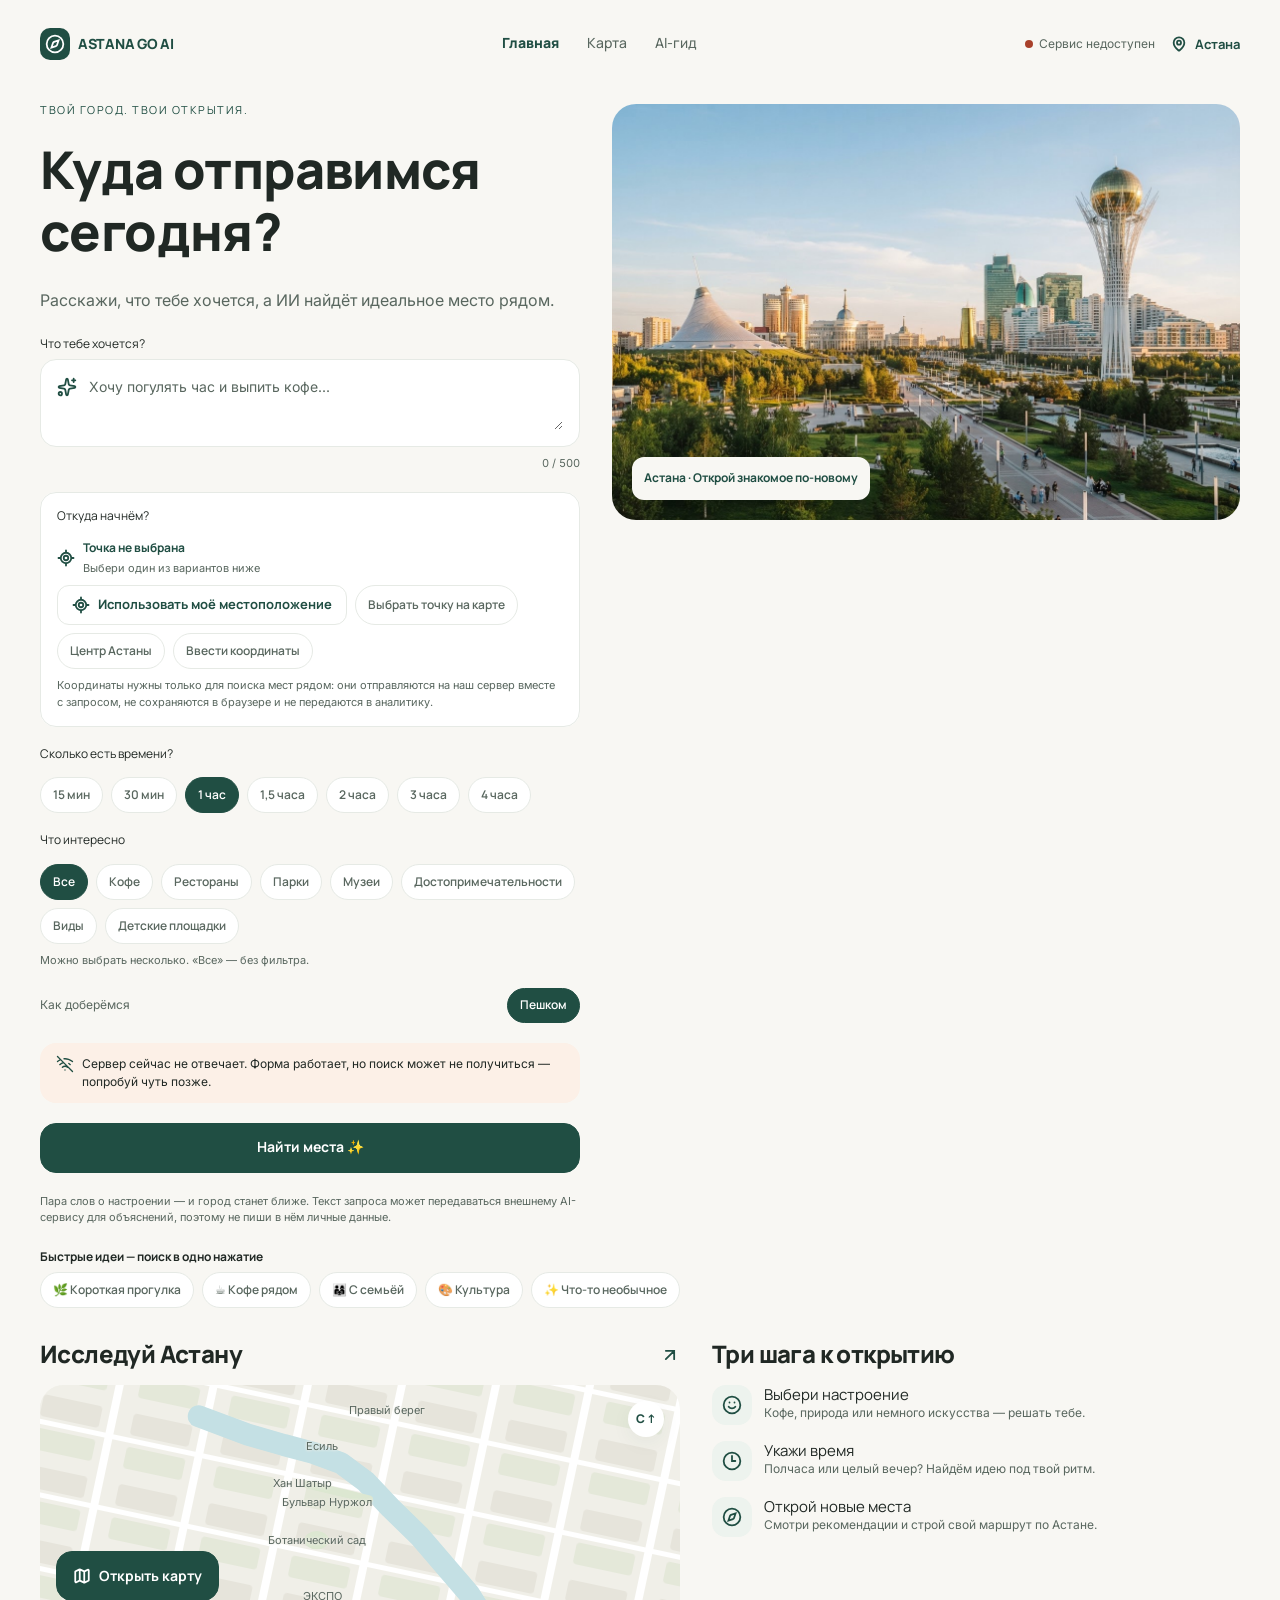
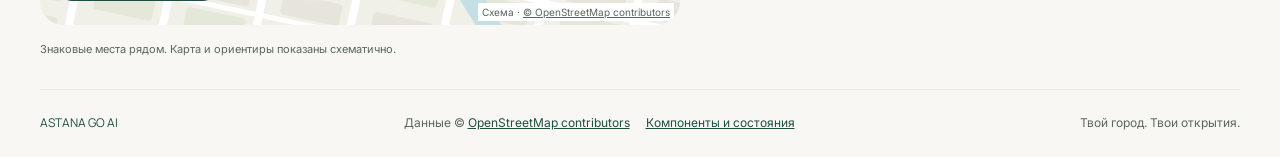
==== index.html @ e33f197f "feat(frontend): сайт ASTANA GO AI по макету Figma и контракту API - Главная с формой запроса: текст," ====
<!doctype html>
<html lang="ru">
<head>
  <meta charset="utf-8">
  <meta name="viewport" content="width=device-width, initial-scale=1">
  <title>ASTANA GO AI — куда сходить рядом в Астане</title>
  <meta name="description" content="Расскажи, чего хочется, и получи до трёх реальных мест рядом с объяснением, почему они подходят.">
  <meta name="referrer" content="strict-origin-when-cross-origin">
  <link rel="icon" href="assets/icons/brand-compass.svg" type="image/svg+xml">
  <link rel="preconnect" href="https://fonts.googleapis.com">
  <link rel="preconnect" href="https://fonts.gstatic.com" crossorigin>
  <link rel="stylesheet" href="https://fonts.googleapis.com/css2?family=Inter:wght@400;500;600&family=Manrope:wght@400;500;600;700;800&display=swap">
  <link rel="stylesheet" href="css/variables.css">
  <link rel="stylesheet" href="css/base.css">
  <link rel="stylesheet" href="css/components.css">
  <script src="js/config.js" defer></script>
  <script src="js/mock-data.js" defer></script>
  <script src="js/api.js" defer></script>
  <script src="js/render.js" defer></script>
  <script src="js/map.js" defer></script>
  <script src="js/main.js" defer></script>
</head>
<body>
  <a class="skip-link" href="#main">Перейти к содержанию</a>

  <header class="site-header">
    <div class="container site-header__inner">
      <a class="logo" href="#/" aria-label="ASTANA GO AI — на главную">
        <span class="logo__mark"><img src="assets/icons/brand-compass.svg" width="20" height="20" alt=""></span>
        <span class="logo__name" aria-hidden="true">ASTANA GO AI</span>
      </a>
      <nav class="site-nav" aria-label="Основная навигация">
        <a href="#/" data-nav="home">Главная</a>
        <a href="#/map" data-nav="map">Карта</a>
        <a href="#/guide" data-nav="guide">AI-гид</a>
      </nav>
      <div class="header-meta">
        <span class="health" id="health" data-state="checking" role="status">
          <span class="health__dot" aria-hidden="true"></span>
          <span class="health__text" id="health-text">Проверяем сервис…</span>
        </span>
        <span class="city">
          <img src="assets/icons/map-pin-header.svg" width="16" height="16" alt="">
          Астана
        </span>
      </div>
    </div>
  </header>

  <main id="main" tabindex="-1">
    <!-- ========== Главная ========== -->
    <div class="view container" data-view="home" id="view-home">
      <section class="hero" aria-labelledby="hero-title">
        <div class="hero__intro">
          <p class="t-eyebrow">Твой город. Твои открытия.</p>
          <h1 class="t-display" id="hero-title">Куда отправимся сегодня?</h1>
          <p class="t-lead">Расскажи, что тебе хочется, а ИИ найдёт идеальное место рядом.</p>

          <form class="search" id="search-form" novalidate aria-describedby="search-hint">
            <div class="form-alert" id="form-alert" role="alert" tabindex="-1" hidden></div>

            <div class="field">
              <label class="t-label" for="query">Что тебе хочется?</label>
              <div class="query-box">
                <img src="assets/icons/sparkles-20.svg" width="20" height="20" alt="">
                <textarea id="query" name="query" rows="2" maxlength="500" required
                  placeholder="Хочу погулять час и выпить кофе..."
                  aria-describedby="query-error query-counter"></textarea>
              </div>
              <div class="field__foot">
                <p class="field__error" id="query-error" hidden></p>
                <span class="field__counter" id="query-counter" aria-live="off">0 / 500</span>
              </div>
            </div>

            <fieldset class="field location" id="location-field" aria-describedby="location-hint location-error">
              <legend class="t-label">Откуда начнём?</legend>
              <div class="location__current">
                <img src="assets/icons/locate-fixed.svg" width="18" height="18" alt="">
                <div class="location__current-text" aria-live="polite">
                  <span class="location__title" id="location-title">Точка не выбрана</span>
                  <span class="location__sub" id="location-sub">Выбери один из вариантов ниже</span>
                </div>
              </div>

              <div class="location__denied" id="geo-denied" hidden>
                <img src="assets/icons/map-pin-off.svg" width="24" height="24" alt="">
                <div>
                  <strong id="geo-denied-title">Укажи своё местоположение на карте.</strong>
                  <span id="geo-denied-text">Можно выбрать точку вручную — доступ к геолокации не обязателен.</span>
                </div>
              </div>

              <div class="location__actions">
                <button type="button" class="btn btn--secondary btn--sm" id="geo-btn">
                  <img src="assets/icons/locate-fixed.svg" width="18" height="18" alt="">
                  <span class="btn__spinner" aria-hidden="true"></span>
                  <span>Использовать моё местоположение</span>
                </button>
                <button type="button" class="chip" id="pick-btn">Выбрать точку на карте</button>
                <button type="button" class="chip" id="center-btn">Центр Астаны</button>
                <button type="button" class="chip" id="manual-btn" aria-expanded="false" aria-controls="manual-coords">Ввести координаты</button>
              </div>

              <div class="manual" id="manual-coords" hidden>
                <label>Широта (от −90 до 90)
                  <input class="input" id="manual-lat" type="text" inputmode="decimal" autocomplete="off" placeholder="51.1283" aria-describedby="manual-error">
                </label>
                <label>Долгота (от −180 до 180)
                  <input class="input" id="manual-lon" type="text" inputmode="decimal" autocomplete="off" placeholder="71.4305" aria-describedby="manual-error">
                </label>
                <p class="field__error" id="manual-error" hidden></p>
                <button type="button" class="btn btn--secondary btn--sm" id="manual-apply">Применить координаты</button>
              </div>

              <p class="t-caption" id="location-hint">
                Координаты нужны только для поиска мест рядом: они отправляются на наш сервер вместе с запросом,
                не сохраняются в браузере и не передаются в аналитику.
              </p>
              <p class="field__error" id="location-error" hidden></p>
            </fieldset>

            <fieldset class="field" id="duration-field">
              <legend class="t-label">Сколько есть времени?</legend>
              <div class="chips" id="duration-options"></div>
            </fieldset>

            <fieldset class="field" id="category-field" aria-describedby="category-hint">
              <legend class="t-label">Что интересно</legend>
              <div class="chips" id="category-options"></div>
              <p class="t-caption" id="category-hint">Можно выбрать несколько. «Все» — без фильтра.</p>
            </fieldset>

            <div class="transport">
              <span>Как доберёмся</span>
              <span class="tag tag--primary">Пешком</span>
            </div>

            <p class="notice" id="health-warning" role="status" hidden>
              <img src="assets/icons/wifi-off.svg" width="18" height="18" alt="">
              <span>Сервер сейчас не отвечает. Форма работает, но поиск может не получиться — попробуй чуть позже.</span>
            </p>

            <button type="submit" class="btn btn--primary btn--block" id="submit-btn">
              <span class="btn__spinner" aria-hidden="true"></span>
              <span class="btn__label" id="submit-label">Найти места ✨</span>
            </button>
            <p class="t-caption" id="search-hint">
              Пара слов о настроении — и город станет ближе. Текст запроса может передаваться внешнему
              AI-сервису для объяснений, поэтому не пиши в нём личные данные.
            </p>
          </form>
        </div>

        <div class="hero__ideas">
          <h2 class="t-label" id="ideas-title">Быстрые идеи — поиск в одно нажатие</h2>
          <div class="chips" id="scenario-list" role="group" aria-labelledby="ideas-title"></div>
        </div>

        <figure class="hero__photo">
          <img src="assets/img/astana-panorama.jpg" width="1264" height="848"
            alt="Панорама левого берега Астаны с монументом Байтерек на закате">
          <figcaption class="hero__caption">Астана · Открой знакомое по-новому</figcaption>
        </figure>
      </section>

      <!-- Рекомендации -->
      <section class="results" id="results" aria-labelledby="results-title" hidden>
        <div class="results__main">
          <div class="results__head">
            <p class="results__eyebrow">
              <img src="assets/icons/sparkles-16.svg" width="16" height="16" alt="">
              Твоя подборка
            </p>
            <h2 class="results__title" id="results-title" tabindex="-1">Рекомендуем</h2>
            <p class="t-small" id="results-sub"></p>
          </div>
          <div id="results-live" class="visually-hidden" aria-live="polite" aria-atomic="true"></div>
          <div id="results-state"></div>
          <div class="place-list" id="place-list"></div>
          <p class="t-caption" id="results-note" hidden>
            Расстояние указано по прямой, время — приблизительный бюджет на дорогу и посещение.
            Места, часы и описания — из OpenStreetMap; объяснения сформулированы ИИ или по шаблону.
            Уточняйте детали перед посещением. Данные © OpenStreetMap contributors.
          </p>
        </div>
        <aside class="results__aside" id="results-aside" aria-labelledby="results-map-title" hidden>
          <h3 class="t-h3" id="results-map-title">Все места — на одной карте</h3>
          <div id="results-map"></div>
          <a class="btn btn--secondary btn--block" href="#/map">
            <img src="assets/icons/map-green.svg" width="18" height="18" alt="">
            Открыть карту
          </a>
        </aside>
      </section>

      <section class="explore" aria-label="Об Астане и о сервисе">
        <div class="explore__map">
          <div class="section-title">
            <h2 class="t-h2">Исследуй Астану</h2>
            <a href="#/map" aria-label="Открыть карту">
              <img src="assets/icons/arrow-up-right.svg" width="20" height="20" alt="">
            </a>
          </div>
          <div id="home-map">
            <div class="map__overlay">
              <a class="btn btn--primary" href="#/map">
                <img src="assets/icons/map-white.svg" width="18" height="18" alt="">
                Открыть карту
              </a>
            </div>
          </div>
          <p class="t-caption">Знаковые места рядом. Карта и ориентиры показаны схематично.</p>
        </div>

        <div class="steps">
          <h2 class="t-h2">Три шага к открытию</h2>
          <ol class="steps__list">
            <li class="step">
              <span class="step__icon"><img src="assets/icons/smile.svg" width="20" height="20" alt=""></span>
              <div>
                <p class="step__title">Выбери настроение</p>
                <p class="t-small">Кофе, природа или немного искусства — решать тебе.</p>
              </div>
            </li>
            <li class="step">
              <span class="step__icon"><img src="assets/icons/clock-3.svg" width="20" height="20" alt=""></span>
              <div>
                <p class="step__title">Укажи время</p>
                <p class="t-small">Полчаса или целый вечер? Найдём идею под твой ритм.</p>
              </div>
            </li>
            <li class="step">
              <span class="step__icon"><img src="assets/icons/compass-step.svg" width="20" height="20" alt=""></span>
              <div>
                <p class="step__title">Открой новые места</p>
                <p class="t-small">Смотри рекомендации и строй свой маршрут по Астане.</p>
              </div>
            </li>
          </ol>
        </div>
      </section>
    </div>

    <!-- ========== Карта ========== -->
    <div class="view container" data-view="map" id="view-map" hidden>
      <div class="page-head">
        <h1 class="t-h1" id="map-title" tabindex="-1">Твоя Астана — на карте</h1>
        <p class="t-body">Выбирай место, смотри детали и планируй прогулку.</p>
      </div>
      <div class="map-layout">
        <div id="big-map"></div>
        <aside class="map-side" aria-labelledby="map-side-title">
          <h2 class="t-h3" id="map-side-title">Твоя подборка</h2>
          <div id="map-side-list" class="map-side"></div>
          <p class="t-caption">
            Расстояние по прямой и время приблизительные; уточняйте детали перед посещением.
          </p>
        </aside>
      </div>
      <p class="t-caption">Ориентиры и расстояния приблизительные. Схематичная карта для планирования прогулки.</p>
    </div>

    <!-- ========== Место ========== -->
    <div class="view container" data-view="place" id="view-place" hidden></div>
  </main>

  <footer class="site-footer container">
    <div class="site-footer__inner">
      <span class="site-footer__brand">ASTANA GO AI</span>
      <span class="site-footer__links">
        <span>Данные © <a href="https://www.openstreetmap.org/copyright" target="_blank" rel="noopener noreferrer">OpenStreetMap contributors</a></span>
        <a href="styleguide.html">Компоненты и состояния</a>
      </span>
      <span>Твой город. Твои открытия.</span>
    </div>
  </footer>

  <nav class="tabbar" aria-label="Навигация">
    <a href="#/" data-nav="home">
      <span class="tabbar__icon"><img src="assets/icons/nav-house.svg" width="20" height="20" alt=""></span>
      Главная
    </a>
    <a href="#/map" data-nav="map">
      <span class="tabbar__icon"><img src="assets/icons/nav-map.svg" width="20" height="20" alt=""></span>
      Карта
    </a>
    <a href="#/guide" data-nav="guide">
      <span class="tabbar__icon"><img src="assets/icons/nav-sparkles.svg" width="20" height="20" alt=""></span>
      AI-гид
    </a>
  </nav>

  <dialog class="dialog" id="pick-dialog" aria-labelledby="pick-title" aria-describedby="pick-desc">
    <div class="dialog__inner">
      <div class="dialog__head">
        <div>
          <h2 class="t-h3" id="pick-title">Выбери точку отправления</h2>
          <p class="t-small" id="pick-desc">Нажми на схему или выбери ориентир. Карта схематичная — точка будет приблизительной.</p>
        </div>
        <button type="button" class="btn btn--ghost btn--sm" id="pick-close">Закрыть</button>
      </div>
      <div id="pick-map"></div>
      <div>
        <p class="t-label" id="pick-landmarks-title">Или начни от ориентира</p>
        <div class="chips" id="pick-landmarks" role="group" aria-labelledby="pick-landmarks-title" style="margin-top: 8px"></div>
      </div>
      <div class="dialog__actions">
        <button type="button" class="btn btn--secondary btn--sm" id="pick-cancel">Отмена</button>
        <button type="button" class="btn btn--primary btn--sm" id="pick-confirm" disabled>Выбрать эту точку</button>
      </div>
    </div>
  </dialog>
</body>
</html>
---- css/variables.css ----
/* Design tokens from Figma «СмартИИ» (ASTANA GO AI). */
:root {
  /* Цвета */
  --color-bg: #f8f7f3;            /* цвет/фон */
  --color-surface: #ffffff;       /* цвет/поверхность */
  --color-primary: #204e43;       /* цвет/основной */
  --color-primary-hover: #183d34;
  --color-text: #202824;          /* цвет/текст */
  --color-muted: #59675f;
  --color-subtle: #79837d;
  --color-border: #e6eae5;        /* цвет/граница */
  --color-accent: #e8a17a;        /* цвет/акцент */
  --color-tint: #edf3ee;
  --color-warn-tint: #fcf0e7;
  --color-danger: #a8402a;
  --color-danger-tint: #fbeae5;
  --color-focus: #2f7a68;

  /* Схема карты */
  --map-ground: #f0efe8;
  --map-block: #e6e4db;
  --map-block-green: #e4e8d9;
  --map-park: #dce7d1;
  --map-water: #c4e0e4;
  --map-street: #ffffff;

  /* Шрифты */
  --font-display: "Manrope", system-ui, -apple-system, "Segoe UI", sans-serif;
  --font-body: "Inter", system-ui, -apple-system, "Segoe UI", sans-serif;

  /* Отступы */
  --space-4: 4px;
  --space-8: 8px;
  --space-12: 12px;
  --space-16: 16px;
  --space-20: 20px;
  --space-24: 24px;
  --space-32: 32px;
  --space-40: 40px;

  /* Скругления */
  --radius-10: 10px;
  --radius-12: 12px;
  --radius-14: 14px;
  --radius-16: 16px;
  --radius-20: 20px;
  --radius-24: 24px;
  --radius-pill: 100px;

  /* Тени */
  --shadow-card: 0 6px 20px rgba(32, 78, 67, 0.05);
  --shadow-marker: 0 8px 24px rgba(32, 60, 67, 0.13);

  /* Сетка */
  --container: 1200px;
  --gutter: 16px;
  --header-h: 72px;
}

@media (min-width: 768px) {
  :root {
    --gutter: 32px;
    --header-h: 88px;
  }
}
---- css/base.css ----
/* Сброс и типографика */
*,
*::before,
*::after {
  box-sizing: border-box;
}

html {
  -webkit-text-size-adjust: 100%;
  scroll-behavior: smooth;
}

@media (prefers-reduced-motion: reduce) {
  html {
    scroll-behavior: auto;
  }
  *,
  *::before,
  *::after {
    animation-duration: 0.01ms !important;
    animation-iteration-count: 1 !important;
    transition-duration: 0.01ms !important;
  }
}

body {
  margin: 0;
  min-height: 100vh;
  background: var(--color-bg);
  color: var(--color-text);
  font-family: var(--font-body);
  font-size: 14px;
  line-height: 1.55;
  -webkit-font-smoothing: antialiased;
}

h1,
h2,
h3,
h4,
p,
ul,
ol,
dl,
dd,
figure {
  margin: 0;
}

ul,
ol {
  padding: 0;
  list-style: none;
}

img,
svg {
  display: block;
}

button,
input,
textarea,
select {
  font: inherit;
  color: inherit;
}

button {
  cursor: pointer;
}

a {
  color: var(--color-primary);
}

:focus-visible {
  outline: 3px solid var(--color-focus);
  outline-offset: 2px;
}

[hidden] {
  display: none !important;
}

.visually-hidden {
  position: absolute !important;
  width: 1px;
  height: 1px;
  padding: 0;
  margin: -1px;
  overflow: hidden;
  clip: rect(0, 0, 0, 0);
  white-space: nowrap;
  border: 0;
}

.skip-link {
  position: absolute;
  left: var(--space-16);
  top: -100px;
  z-index: 100;
  padding: var(--space-8) var(--space-16);
  border-radius: var(--radius-12);
  background: var(--color-primary);
  color: var(--color-surface);
  font-family: var(--font-display);
  font-weight: 700;
}

.skip-link:focus {
  top: var(--space-8);
}

/* Типографические стили из Figma */
.t-eyebrow {
  font-family: var(--font-display);
  font-size: 11px;
  line-height: 1;
  letter-spacing: 1.5px;
  text-transform: uppercase;
  color: var(--color-primary);
}

.t-display {
  font-family: var(--font-display);
  font-weight: 800;
  font-size: clamp(34px, 6vw, 52px);
  line-height: 1.2;
  letter-spacing: -0.6px;
}

.t-h1 {
  font-family: var(--font-display);
  font-weight: 800;
  font-size: clamp(24px, 3.4vw, 28px);
  line-height: 1.2;
  letter-spacing: -0.6px;
}

.t-h2 {
  font-family: var(--font-display);
  font-weight: 800;
  font-size: clamp(20px, 2.6vw, 24px);
  line-height: 1.2;
  letter-spacing: -0.6px;
}

.t-h3 {
  font-family: var(--font-display);
  font-weight: 800;
  font-size: 18px;
  line-height: 1.2;
  letter-spacing: -0.6px;
}

.t-lead {
  font-size: 16px;
  line-height: 1.55;
  color: var(--color-muted);
}

.t-body {
  font-size: 14px;
  line-height: 1.55;
  color: var(--color-muted);
}

.t-small {
  font-size: 12px;
  line-height: 1.55;
  color: var(--color-muted);
}

.t-caption {
  font-size: 11px;
  line-height: 1.5;
  color: var(--color-muted);
}

.t-label {
  font-family: var(--font-display);
  font-size: 12px;
  line-height: 1.2;
  color: var(--color-text);
}
---- css/components.css ----
/* =========================================================
   Каркас страницы
   ========================================================= */
.container {
  width: 100%;
  max-width: calc(var(--container) + 2 * var(--gutter));
  margin-inline: auto;
  padding-inline: var(--gutter);
}

.view {
  display: flex;
  flex-direction: column;
  gap: var(--space-32);
  padding-block: var(--space-16) var(--space-32);
}

.view:focus {
  outline: none;
}

.section-title {
  display: flex;
  align-items: center;
  justify-content: space-between;
  gap: var(--space-12);
}

/* =========================================================
   Шапка
   ========================================================= */
.site-header {
  position: sticky;
  top: 0;
  z-index: 20;
  background: var(--color-bg);
}

.site-header__inner {
  display: flex;
  align-items: center;
  justify-content: space-between;
  gap: var(--space-16);
  height: var(--header-h);
}

.logo {
  display: inline-flex;
  align-items: center;
  gap: var(--space-8);
  text-decoration: none;
  border-radius: var(--radius-10);
}

.logo__mark {
  display: inline-flex;
  align-items: center;
  justify-content: center;
  width: 30px;
  height: 32px;
  border-radius: var(--radius-10);
  background: var(--color-primary);
}

.logo__name {
  font-family: var(--font-display);
  font-weight: 800;
  font-size: 14px;
  letter-spacing: -0.3px;
  color: var(--color-primary);
}

.site-nav {
  display: none;
  gap: 28px;
}

.site-nav a {
  font-family: var(--font-display);
  font-weight: 500;
  font-size: 14px;
  color: var(--color-muted);
  text-decoration: none;
  padding: var(--space-4) 0;
  border-bottom: 2px solid transparent;
}

.site-nav a:hover {
  color: var(--color-primary);
}

.site-nav a[aria-current="page"] {
  font-weight: 800;
  color: var(--color-primary);
}

.header-meta {
  display: flex;
  align-items: center;
  gap: var(--space-16);
}

.city {
  display: inline-flex;
  align-items: center;
  gap: var(--space-8);
  font-family: var(--font-display);
  font-weight: 700;
  font-size: 13px;
  color: var(--color-primary);
}

.health {
  display: inline-flex;
  align-items: center;
  gap: 6px;
  font-size: 12px;
  color: var(--color-muted);
}

.health__dot {
  width: 8px;
  height: 8px;
  border-radius: 50%;
  background: var(--color-subtle);
  flex: none;
}

.health[data-state="ok"] .health__dot {
  background: #2e8b57;
}

.health[data-state="mock"] .health__dot {
  background: var(--color-accent);
}

.health[data-state="down"] .health__dot {
  background: var(--color-danger);
}

.health__text {
  display: none;
}

@media (min-width: 768px) {
  .site-nav {
    display: flex;
  }
  .health__text {
    display: inline;
  }
}

/* Нижняя навигация (мобильная, из Figma «Закреплённая навигация») */
.tabbar {
  position: fixed;
  inset: auto 0 0 0;
  z-index: 30;
  display: flex;
  padding: var(--space-8) var(--space-16) calc(var(--space-8) + env(safe-area-inset-bottom));
  background: var(--color-surface);
  border-top: 1px solid var(--color-border);
}

.tabbar a {
  flex: 1 1 0;
  display: flex;
  flex-direction: column;
  align-items: center;
  gap: var(--space-4);
  font-family: var(--font-display);
  font-weight: 500;
  font-size: 10px;
  color: var(--color-muted);
  text-decoration: none;
  border-radius: var(--radius-12);
}

.tabbar__icon {
  display: flex;
  align-items: center;
  justify-content: center;
  width: 48px;
  height: 28px;
  border-radius: var(--radius-pill);
}

.tabbar__icon img {
  opacity: 0.85;
}

.tabbar a[aria-current="page"] {
  color: var(--color-primary);
  font-weight: 700;
}

.tabbar a[aria-current="page"] .tabbar__icon {
  background: var(--color-tint);
}

body {
  padding-bottom: 72px;
}

@media (min-width: 768px) {
  .tabbar {
    display: none;
  }
  body {
    padding-bottom: 0;
  }
}

/* =========================================================
   Подвал
   ========================================================= */
.site-footer__inner {
  display: flex;
  flex-wrap: wrap;
  align-items: center;
  justify-content: space-between;
  gap: var(--space-12) var(--space-24);
  padding-block: var(--space-24);
  border-top: 1px solid var(--color-border);
  font-size: 12px;
  color: var(--color-muted);
}

.site-footer__brand {
  font-family: var(--font-display);
  color: var(--color-primary);
}

.site-footer__links {
  display: flex;
  flex-wrap: wrap;
  gap: var(--space-8) var(--space-16);
}

.site-footer a {
  color: var(--color-primary);
}

/* =========================================================
   Кнопки
   ========================================================= */
.btn {
  display: inline-flex;
  align-items: center;
  justify-content: center;
  gap: var(--space-8);
  min-height: 50px;
  padding: 13px var(--space-16);
  border: 1px solid transparent;
  border-radius: var(--radius-16);
  font-family: var(--font-display);
  font-weight: 700;
  font-size: 14px;
  line-height: 1.2;
  text-align: center;
  text-decoration: none;
  transition: background-color 0.15s ease, border-color 0.15s ease, color 0.15s ease;
}

.btn--primary {
  background: var(--color-primary);
  border-color: var(--color-primary);
  color: var(--color-surface);
}

.btn--primary:hover:not(:disabled) {
  background: var(--color-primary-hover);
  border-color: var(--color-primary-hover);
}

.btn--secondary {
  background: var(--color-surface);
  border-color: var(--color-border);
  color: var(--color-primary);
}

.btn--secondary:hover:not(:disabled) {
  background: var(--color-tint);
  border-color: #cfdcd2;
}

.btn--ghost {
  background: transparent;
  border-color: transparent;
  color: var(--color-primary);
}

.btn--ghost:hover:not(:disabled) {
  background: var(--color-tint);
}

.btn--sm {
  min-height: 40px;
  padding: 9px 14px;
  border-radius: var(--radius-12);
  font-size: 13px;
}

.btn--pill {
  min-height: 36px;
  padding: 8px 14px;
  border-radius: var(--radius-pill);
  font-size: 12px;
}

.btn--block {
  width: 100%;
}

.btn:disabled,
.btn[aria-disabled="true"] {
  opacity: 0.55;
  cursor: not-allowed;
}

.btn__spinner {
  display: none;
  width: 16px;
  height: 16px;
  border: 2px solid currentColor;
  border-right-color: transparent;
  border-radius: 50%;
  animation: spin 0.8s linear infinite;
}

.btn.is-loading .btn__spinner {
  display: inline-block;
}

.btn--primary .icon-on-dark,
.marker.is-selected img {
  filter: brightness(0) invert(1);
}

@keyframes spin {
  to {
    transform: rotate(360deg);
  }
}

/* =========================================================
   Чипсы, теги, метки
   ========================================================= */
.chips {
  display: flex;
  flex-wrap: wrap;
  gap: var(--space-8);
}

.chip {
  display: inline-flex;
  align-items: center;
  gap: 6px;
  min-height: 36px;
  padding: 9px var(--space-12);
  border: 1px solid var(--color-border);
  border-radius: var(--radius-pill);
  background: var(--color-surface);
  font-family: var(--font-display);
  font-weight: 600;
  font-size: 12px;
  line-height: 1.2;
  color: var(--color-muted);
  white-space: nowrap;
  transition: background-color 0.15s ease, border-color 0.15s ease, color 0.15s ease;
}

button.chip:hover:not(:disabled),
.chip-option:hover .chip {
  border-color: #cfdcd2;
  color: var(--color-primary);
}

.chip--selected,
button.chip[aria-pressed="true"],
.chip-option__input:checked + .chip {
  background: var(--color-primary);
  border-color: var(--color-primary);
  color: var(--color-surface);
}

.chip-option:hover .chip-option__input:checked + .chip {
  color: var(--color-surface);
}

.chip-option {
  position: relative;
  display: inline-flex;
  cursor: pointer;
}

.chip-option__input {
  position: absolute;
  inset: 0;
  opacity: 0;
  margin: 0;
  cursor: pointer;
}

.chip-option__input:focus-visible + .chip {
  outline: 3px solid var(--color-focus);
  outline-offset: 2px;
}

.tag {
  display: inline-flex;
  align-items: center;
  gap: 6px;
  padding: 6px 10px;
  border: 1px solid var(--color-border);
  border-radius: var(--radius-pill);
  background: var(--color-surface);
  font-size: 11px;
  line-height: 1.2;
  color: var(--color-muted);
}

.tag--primary {
  background: var(--color-primary);
  border-color: var(--color-primary);
  color: var(--color-surface);
  font-family: var(--font-display);
  font-weight: 600;
  font-size: 12px;
  padding: 9px var(--space-12);
}

.badge-ai {
  display: inline-flex;
  align-items: center;
  gap: var(--space-4);
  padding: 6px 10px;
  border-radius: var(--radius-pill);
  background: var(--color-accent);
  font-family: var(--font-display);
  font-weight: 700;
  font-size: 10px;
  line-height: 1.2;
  color: var(--color-primary);
}

.badge-soft {
  display: inline-flex;
  align-items: center;
  gap: 6px;
  padding: 8px 12px;
  border-radius: var(--radius-pill);
  background: var(--color-surface);
  font-family: var(--font-display);
  font-weight: 600;
  font-size: 11px;
  color: var(--color-primary);
  box-shadow: var(--shadow-card);
}

/* =========================================================
   Поля формы
   ========================================================= */
.search {
  display: flex;
  flex-direction: column;
  gap: var(--space-20);
}

.field {
  display: flex;
  flex-direction: column;
  gap: var(--space-8);
  min-width: 0;
  margin: 0;
  padding: 0;
  border: 0;
}

.field legend {
  float: left;
  width: 100%;
  padding: 0;
  margin-bottom: var(--space-8);
}

.field legend + * {
  clear: both;
}

.query-box {
  display: flex;
  align-items: flex-start;
  gap: var(--space-12);
  min-height: 88px;
  padding: var(--space-16);
  border: 1px solid var(--color-border);
  border-radius: var(--radius-16);
  background: var(--color-surface);
  transition: border-color 0.15s ease, box-shadow 0.15s ease;
}

.query-box:focus-within {
  border-color: var(--color-primary);
  box-shadow: 0 0 0 3px rgba(32, 78, 67, 0.12);
}

.query-box img {
  flex: none;
  margin-top: 1px;
}

.query-box textarea {
  flex: 1 1 auto;
  min-width: 0;
  min-height: 54px;
  padding: 0;
  border: 0;
  background: transparent;
  font-family: var(--font-body);
  font-size: 14px;
  line-height: 1.5;
  color: var(--color-text);
  resize: vertical;
}

.query-box textarea::placeholder {
  color: var(--color-muted);
  opacity: 1;
}

.query-box textarea:focus {
  outline: none;
}

.input {
  width: 100%;
  min-height: 44px;
  padding: 10px var(--space-12);
  border: 1px solid var(--color-border);
  border-radius: var(--radius-12);
  background: var(--color-surface);
  font-size: 14px;
}

.input:focus {
  outline: none;
  border-color: var(--color-primary);
  box-shadow: 0 0 0 3px rgba(32, 78, 67, 0.12);
}

.is-invalid,
.input[aria-invalid="true"],
.query-box:has(textarea[aria-invalid="true"]) {
  border-color: var(--color-danger) !important;
}

.field__foot {
  display: flex;
  align-items: flex-start;
  justify-content: space-between;
  gap: var(--space-12);
}

.field__counter {
  margin-left: auto;
  font-size: 11px;
  color: var(--color-muted);
  font-variant-numeric: tabular-nums;
}

.field__error {
  display: flex;
  gap: 6px;
  font-size: 12px;
  line-height: 1.45;
  color: var(--color-danger);
}

.field__error::before {
  content: "!";
  flex: none;
  display: inline-flex;
  align-items: center;
  justify-content: center;
  width: 16px;
  height: 16px;
  margin-top: 1px;
  border-radius: 50%;
  background: var(--color-danger);
  color: #fff;
  font-size: 11px;
  font-weight: 700;
}

.form-alert {
  padding: var(--space-12) var(--space-16);
  border-radius: var(--radius-16);
  background: var(--color-danger-tint);
  color: var(--color-danger);
  font-size: 13px;
}

.form-alert:focus {
  outline: 3px solid var(--color-focus);
  outline-offset: 2px;
}

.transport {
  display: flex;
  align-items: center;
  justify-content: space-between;
  gap: var(--space-12);
  font-size: 12px;
  color: var(--color-muted);
}

/* Блок местоположения */
.location {
  padding: var(--space-16);
  border: 1px solid var(--color-border);
  border-radius: var(--radius-16);
  background: var(--color-surface);
}

.location.is-invalid {
  box-shadow: 0 0 0 1px var(--color-danger);
}

.location__current {
  display: flex;
  align-items: center;
  gap: var(--space-8);
}

.location__current-text {
  display: flex;
  flex-direction: column;
  gap: 2px;
  min-width: 0;
}

.location__title {
  font-family: var(--font-display);
  font-weight: 700;
  font-size: 12px;
  color: var(--color-primary);
}

.location__sub {
  font-size: 11px;
  color: var(--color-muted);
  overflow-wrap: anywhere;
}

.location__actions {
  display: flex;
  flex-wrap: wrap;
  gap: var(--space-8);
}

.location__denied {
  display: flex;
  gap: var(--space-12);
  padding: var(--space-12);
  border-radius: var(--radius-12);
  background: var(--color-warn-tint);
  font-size: 12px;
  color: var(--color-text);
}

.location__denied strong {
  display: block;
  font-family: var(--font-display);
  font-weight: 800;
  font-size: 13px;
}

.manual {
  display: grid;
  grid-template-columns: 1fr 1fr;
  gap: var(--space-8);
  align-items: end;
}

.manual label {
  display: flex;
  flex-direction: column;
  gap: var(--space-4);
  font-size: 11px;
  color: var(--color-muted);
}

.manual .btn {
  grid-column: 1 / -1;
}

/* =========================================================
   Главная
   ========================================================= */
.hero {
  display: grid;
  grid-template-columns: minmax(0, 1fr);
  grid-template-areas:
    "intro"
    "ideas"
    "photo";
  gap: var(--space-24);
}

.hero__intro {
  grid-area: intro;
  display: flex;
  flex-direction: column;
  gap: var(--space-16);
  min-width: 0;
}

.hero__ideas {
  grid-area: ideas;
  display: flex;
  flex-direction: column;
  gap: var(--space-8);
}

.hero__photo {
  grid-area: photo;
  position: relative;
  height: 200px;
  overflow: hidden;
  border-radius: var(--radius-24);
}

.hero__photo img {
  width: 100%;
  height: 100%;
  object-fit: cover;
}

.hero__caption {
  position: absolute;
  left: var(--space-12);
  bottom: var(--space-12);
  padding: var(--space-12);
  border-radius: var(--radius-12);
  background: var(--color-bg);
  font-family: var(--font-display);
  font-weight: 700;
  font-size: 12px;
  color: var(--color-primary);
}

@media (min-width: 768px) {
  .hero__intro {
    gap: var(--space-24);
  }
  .hero__photo {
    height: 320px;
  }
  .hero__caption {
    left: var(--space-20);
    bottom: var(--space-20);
  }
}

@media (min-width: 1024px) {
  .hero {
    grid-template-columns: 540px minmax(0, 1fr);
    grid-template-areas:
      "intro photo"
      "ideas ideas";
    column-gap: var(--space-32);
  }
  .hero__photo {
    position: sticky;
    top: calc(var(--header-h) + var(--space-16));
    height: 416px;
  }
}

/* Исследуй Астану + Три шага */
.explore {
  display: grid;
  grid-template-columns: minmax(0, 1fr);
  gap: var(--space-32);
}

.explore__map,
.steps {
  display: flex;
  flex-direction: column;
  gap: var(--space-16);
  min-width: 0;
}

.section-title a {
  display: inline-flex;
  border-radius: var(--radius-10);
}

.steps__list {
  display: flex;
  flex-direction: column;
  gap: var(--space-16);
}

.step {
  display: flex;
  gap: var(--space-12);
}

.step__icon {
  flex: none;
  display: flex;
  align-items: center;
  justify-content: center;
  width: 40px;
  height: 40px;
  border-radius: var(--radius-14);
  background: var(--color-tint);
}

.step__title {
  font-family: var(--font-display);
  font-size: 15px;
  line-height: 1.3;
  color: var(--color-text);
}

@media (min-width: 1024px) {
  .explore {
    grid-template-columns: 640px minmax(0, 1fr);
  }
}

/* =========================================================
   Результаты
   ========================================================= */
.results {
  display: grid;
  grid-template-columns: minmax(0, 1fr);
  grid-template-areas:
    "main"
    "aside";
  gap: var(--space-32);
  scroll-margin-top: calc(var(--header-h) + var(--space-8));
}

.results__main {
  grid-area: main;
  display: flex;
  flex-direction: column;
  gap: var(--space-16);
  min-width: 0;
}

.results__aside {
  grid-area: aside;
  display: flex;
  flex-direction: column;
  gap: var(--space-12);
  min-width: 0;
}

.results__head {
  display: flex;
  flex-direction: column;
  gap: var(--space-8);
}

.results__eyebrow {
  display: inline-flex;
  align-items: center;
  gap: 6px;
  font-family: var(--font-display);
  font-weight: 700;
  font-size: 11px;
  color: var(--color-primary);
  text-transform: uppercase;
}

.results__title {
  font-family: var(--font-display);
  font-weight: 800;
  font-size: clamp(22px, 3vw, 26px);
  line-height: 1.2;
  letter-spacing: -0.6px;
}

.results__title:focus {
  outline: none;
}

.place-list {
  display: flex;
  flex-direction: column;
  gap: var(--space-16);
}

@media (min-width: 1024px) {
  .results {
    grid-template-columns: 336px minmax(0, 1fr);
    grid-template-areas: "aside main";
  }
  .results:has(> .results__aside[hidden]) {
    grid-template-columns: minmax(0, 1fr);
    grid-template-areas: "main";
  }
  .results__aside {
    position: sticky;
    top: calc(var(--header-h) + var(--space-16));
    align-self: start;
  }
}

/* Уведомления внутри выдачи */
.notice {
  display: flex;
  align-items: flex-start;
  gap: var(--space-8);
  padding: var(--space-12) var(--space-16);
  border-radius: var(--radius-16);
  background: var(--color-warn-tint);
  font-size: 12px;
  line-height: 1.5;
  color: var(--color-text);
}

.notice img {
  flex: none;
  width: 18px;
  height: 18px;
}

.notice--info {
  background: var(--color-tint);
  color: var(--color-primary);
}

/* =========================================================
   Карточка места
   ========================================================= */
.place-card {
  display: flex;
  flex-direction: column;
  overflow: hidden;
  border: 1px solid var(--color-border);
  border-radius: var(--radius-24);
  background: var(--color-surface);
  box-shadow: var(--shadow-card);
  transition: border-color 0.15s ease, box-shadow 0.15s ease;
}

.place-card.is-selected {
  border-color: var(--color-primary);
  box-shadow: 0 0 0 1px var(--color-primary), var(--shadow-card);
}

.place-visual {
  position: relative;
  display: flex;
  align-items: center;
  justify-content: center;
  min-height: 140px;
  overflow: hidden;
  background: linear-gradient(135deg, #e3eee2 0%, #cfe0cf 100%);
}

.place-visual__emoji {
  font-size: 56px;
  line-height: 1;
  filter: saturate(0.9);
}

.place-visual__num {
  position: absolute;
  right: var(--space-12);
  bottom: var(--space-12);
  display: inline-flex;
  align-items: center;
  justify-content: center;
  width: 28px;
  height: 28px;
  border-radius: 50%;
  background: var(--color-surface);
  font-family: var(--font-display);
  font-weight: 800;
  font-size: 13px;
  color: var(--color-primary);
}

.place-visual .badge-ai {
  position: absolute;
  top: var(--space-12);
  left: var(--space-12);
}

.place-visual[data-category="cafe"],
.place-visual[data-category="restaurant"] {
  background: linear-gradient(135deg, #f6e7da 0%, #ecd0b8 100%);
}

.place-visual[data-category="museum"],
.place-visual[data-category="attraction"] {
  background: linear-gradient(135deg, #e7e9f0 0%, #d3d9e6 100%);
}

.place-visual[data-category="viewpoint"] {
  background: linear-gradient(135deg, #dfeef0 0%, #c4e0e4 100%);
}

.place-visual[data-category="playground"] {
  background: linear-gradient(135deg, #f5ecd2 0%, #ead9a8 100%);
}

.place-card__body {
  display: flex;
  flex-direction: column;
  gap: var(--space-12);
  padding: var(--space-16);
  min-width: 0;
  flex: 1 1 auto;
}

.place-card__heading {
  display: flex;
  flex-direction: column;
  gap: var(--space-4);
}

.place-card__category {
  font-size: 11px;
  color: var(--color-muted);
}

.place-card__name {
  font-family: var(--font-display);
  font-weight: 800;
  font-size: 20px;
  line-height: 1.2;
  letter-spacing: -0.6px;
  overflow-wrap: anywhere;
}

.place-card__name a {
  color: var(--color-text);
  text-decoration: none;
  border-radius: 4px;
}

.place-card__name a:hover {
  color: var(--color-primary);
  text-decoration: underline;
}

.place-card__meta {
  font-size: 12px;
  color: var(--color-muted);
}

.reason-box {
  padding: var(--space-12);
  border-radius: var(--radius-12);
  background: var(--color-tint);
  font-size: 12px;
  line-height: 1.55;
  color: var(--color-primary);
  overflow-wrap: anywhere;
}

.place-card__text {
  font-size: 12px;
  line-height: 1.55;
  color: var(--color-muted);
  overflow-wrap: anywhere;
}

.place-card__text b {
  font-weight: 600;
  color: var(--color-text);
}

.place-card__actions {
  display: flex;
  gap: var(--space-8);
}

.place-card__actions .btn {
  flex: 1 1 0;
  min-width: 0;
}

.place-card__source {
  font-size: 11px;
  color: var(--color-muted);
}

@media (min-width: 768px) {
  .place-card {
    flex-direction: row;
  }
  .place-card > .place-visual {
    flex: none;
    width: 240px;
    min-height: auto;
  }
}

/* Скелетон загрузки */
.skeleton {
  display: flex;
  gap: var(--space-16);
  padding: var(--space-16);
  border: 1px solid var(--color-border);
  border-radius: var(--radius-24);
  background: var(--color-surface);
}

.skeleton__block,
.skeleton__line {
  border-radius: var(--radius-12);
  background: linear-gradient(90deg, #eef0ec 25%, #f6f7f4 50%, #eef0ec 75%);
  background-size: 200% 100%;
  animation: shimmer 1.4s ease-in-out infinite;
}

.skeleton__block {
  flex: none;
  width: 30%;
  min-height: 140px;
}

.skeleton__lines {
  flex: 1;
  display: flex;
  flex-direction: column;
  gap: var(--space-12);
}

.skeleton__line {
  height: 14px;
}

.skeleton__line--title {
  height: 22px;
  width: 60%;
}

.skeleton__line--short {
  width: 40%;
}

@keyframes shimmer {
  from {
    background-position: 100% 0;
  }
  to {
    background-position: -100% 0;
  }
}

/* =========================================================
   Карточка состояния (из «Состояния интерфейса»)
   ========================================================= */
.state-card {
  display: flex;
  flex-direction: column;
  align-items: flex-start;
  gap: var(--space-16);
  padding: var(--space-24);
  border: 1px solid var(--color-border);
  border-radius: var(--radius-24);
  background: var(--color-surface);
}

.state-card__icon {
  display: flex;
  align-items: center;
  justify-content: center;
  width: 48px;
  height: 48px;
  border-radius: var(--radius-16);
  background: var(--color-tint);
}

.state-card--error .state-card__icon {
  background: var(--color-warn-tint);
}

.state-card--loading .state-card__icon img {
  animation: spin 1.2s linear infinite;
}

.state-card__title {
  font-family: var(--font-display);
  font-weight: 800;
  font-size: 22px;
  line-height: 1.2;
  letter-spacing: -0.6px;
}

.state-card__text {
  font-size: 13px;
  line-height: 1.55;
  color: var(--color-muted);
}

.state-card__actions {
  display: flex;
  flex-direction: column;
  gap: var(--space-8);
  width: 100%;
}

.dots {
  display: flex;
  gap: 6px;
}

.dots span {
  width: 8px;
  height: 8px;
  border-radius: 50%;
  background: var(--color-primary);
  animation: dot 1.2s ease-in-out infinite;
}

.dots span:nth-child(2) {
  animation-delay: 0.2s;
}

.dots span:nth-child(3) {
  animation-delay: 0.4s;
}

@keyframes dot {
  0%,
  100% {
    opacity: 0.25;
  }
  50% {
    opacity: 1;
  }
}

/* =========================================================
   Схематичная карта
   ========================================================= */
.map {
  position: relative;
  overflow: hidden;
  border-radius: var(--radius-24);
  background: var(--map-ground);
  isolation: isolate;
}

.map--home {
  height: 240px;
}

.map--compact {
  height: 300px;
}

.map--large {
  height: clamp(420px, 68vh, 760px);
}

.map--pick {
  height: min(420px, 55vh);
  cursor: crosshair;
}

.map--detail {
  height: 220px;
}

.map__bg,
.map__geo {
  position: absolute;
  inset: 0;
  width: 100%;
  height: 100%;
  pointer-events: none;
}

.map__layer {
  position: absolute;
  inset: 0;
}

.map__label {
  position: absolute;
  transform: translate(-50%, -50%);
  font-size: 11px;
  line-height: 1;
  color: var(--color-muted);
  white-space: nowrap;
  pointer-events: none;
  text-shadow: 0 0 3px var(--map-ground), 0 0 3px var(--map-ground);
}

.map--compact .map__label,
.map--detail .map__label {
  font-size: 9px;
}

.marker {
  position: absolute;
  z-index: 2;
  display: inline-flex;
  align-items: center;
  gap: 6px;
  padding: var(--space-8);
  border: 2px solid var(--color-border);
  border-radius: var(--radius-pill);
  background: var(--color-surface);
  box-shadow: var(--shadow-marker);
  transform: translate(-50%, -50%);
  font-family: var(--font-display);
  font-size: 11px;
  color: var(--color-surface);
  transition: transform 0.15s ease;
}

.marker:hover {
  transform: translate(-50%, -50%) scale(1.08);
}

.marker__num {
  position: absolute;
  top: -6px;
  right: -6px;
  display: inline-flex;
  align-items: center;
  justify-content: center;
  width: 18px;
  height: 18px;
  border-radius: 50%;
  background: var(--color-accent);
  font-weight: 800;
  font-size: 10px;
  color: var(--color-primary);
}

.marker.is-selected {
  z-index: 3;
  padding: 10px;
  border-color: var(--color-surface);
  background: var(--color-primary);
}

.marker__text {
  display: none;
  white-space: nowrap;
}

.marker.is-selected .marker__text {
  display: inline;
}

.marker-me {
  position: absolute;
  z-index: 1;
  width: 36px;
  height: 36px;
  transform: translate(-50%, -50%);
  pointer-events: none;
}

.marker-me img {
  position: absolute;
  left: -10px;
  top: -4px;
}

.marker-me--pending {
  opacity: 0.7;
}

.map__attribution {
  position: absolute;
  right: 6px;
  bottom: 4px;
  z-index: 4;
  padding: var(--space-4);
  background: var(--color-surface);
  font-size: 10px;
  line-height: 1;
  color: var(--color-muted);
}

.map__attribution a {
  color: inherit;
}

.map__north {
  position: absolute;
  top: var(--space-16);
  right: var(--space-16);
  z-index: 4;
  display: flex;
  align-items: center;
  justify-content: center;
  width: 36px;
  height: 36px;
  border-radius: var(--radius-pill);
  background: var(--color-surface);
  box-shadow: var(--shadow-card);
  font-family: var(--font-display);
  font-weight: 800;
  font-size: 12px;
  color: var(--color-primary);
}

.map__overlay {
  position: absolute;
  left: var(--space-16);
  bottom: var(--space-24);
  z-index: 4;
}

.map__count {
  position: absolute;
  top: var(--space-16);
  left: var(--space-16);
  z-index: 4;
}

.map__popup {
  position: absolute;
  left: var(--space-16);
  bottom: var(--space-24);
  z-index: 5;
  display: none;
  flex-direction: column;
  gap: var(--space-12);
  width: min(320px, calc(100% - 32px));
  padding: var(--space-12);
  border-radius: var(--radius-20);
  background: var(--color-surface);
  box-shadow: var(--shadow-marker);
}

.map__popup-head {
  display: flex;
  gap: var(--space-12);
}

.map__popup-head .place-visual {
  flex: none;
  width: 56px;
  height: 56px;
  min-height: 0;
  border-radius: var(--radius-12);
}

.map__popup-head .place-visual__emoji {
  font-size: 26px;
}

.map__popup-reason {
  display: -webkit-box;
  -webkit-line-clamp: 3;
  -webkit-box-orient: vertical;
  overflow: hidden;
  font-size: 12px;
  color: var(--color-text);
}

@media (min-width: 768px) {
  .map__popup {
    display: flex;
  }
  .map--compact {
    height: 330px;
  }
}

/* =========================================================
   Экран «Карта»
   ========================================================= */
.page-head {
  display: flex;
  flex-direction: column;
  gap: var(--space-8);
}

.page-head h1:focus {
  outline: none;
}

.back-link {
  display: inline-flex;
  align-items: center;
  gap: var(--space-8);
  align-self: flex-start;
  font-family: var(--font-display);
  font-size: 12px;
  color: var(--color-primary);
  text-decoration: none;
  border-radius: var(--radius-10);
}

.back-link:hover {
  text-decoration: underline;
}

.map-layout {
  display: grid;
  grid-template-columns: minmax(0, 1fr);
  gap: var(--space-24);
}

.map-side {
  display: flex;
  flex-direction: column;
  gap: var(--space-12);
  min-width: 0;
}

.map-side .place-card {
  flex-direction: column;
}

.map-side .place-card > .place-visual {
  width: auto;
  min-height: 110px;
}

.place-mini {
  display: flex;
  align-items: center;
  gap: var(--space-12);
  width: 100%;
  padding: var(--space-8);
  border: 1px solid var(--color-border);
  border-radius: var(--radius-20);
  background: var(--color-surface);
  text-align: left;
  box-shadow: var(--shadow-card);
}

.place-mini:hover {
  border-color: #cfdcd2;
}

.place-mini .place-visual {
  flex: none;
  width: 56px;
  height: 56px;
  min-height: 0;
  border-radius: var(--radius-12);
}

.place-mini .place-visual__emoji {
  font-size: 26px;
}

.place-mini__text {
  display: flex;
  flex-direction: column;
  gap: 2px;
  min-width: 0;
}

.place-mini__name {
  font-family: var(--font-display);
  font-weight: 700;
  font-size: 15px;
  color: var(--color-text);
  overflow-wrap: anywhere;
}

@media (min-width: 1024px) {
  .map-layout {
    grid-template-columns: minmax(0, 1fr) 336px;
  }
}

/* =========================================================
   Детальная страница места
   ========================================================= */
.place-hero {
  position: relative;
  height: 200px;
  border-radius: var(--radius-24);
}

.place-hero .place-visual__emoji {
  font-size: 96px;
}

.place-hero__back {
  position: absolute;
  top: var(--space-16);
  left: var(--space-16);
  z-index: 2;
}

.place-hero__badge {
  position: absolute;
  left: var(--space-16);
  bottom: var(--space-16);
}

.place-layout {
  display: grid;
  grid-template-columns: minmax(0, 1fr);
  gap: var(--space-32);
}

.place-main {
  display: flex;
  flex-direction: column;
  gap: var(--space-24);
  min-width: 0;
}

.place-main__head {
  display: flex;
  flex-direction: column;
  gap: var(--space-12);
}

.place-main__category {
  font-family: var(--font-display);
  font-weight: 700;
  font-size: 11px;
  color: var(--color-primary);
}

.place-main__name {
  font-family: var(--font-display);
  font-weight: 800;
  font-size: clamp(28px, 4.5vw, 40px);
  line-height: 1.15;
  letter-spacing: -0.6px;
  overflow-wrap: anywhere;
}

.place-main__name:focus {
  outline: none;
}

.why-box {
  display: flex;
  flex-direction: column;
  gap: var(--space-8);
  padding: var(--space-20);
  border-radius: var(--radius-20);
  background: var(--color-tint);
}

.why-box p {
  font-size: 14px;
  color: var(--color-primary);
  overflow-wrap: anywhere;
}

.icon-title {
  display: flex;
  align-items: center;
  gap: var(--space-8);
}

.info-card {
  display: flex;
  flex-direction: column;
  gap: var(--space-12);
  padding: var(--space-16);
  border: 1px solid var(--color-border);
  border-radius: var(--radius-16);
  background: var(--color-surface);
}

.info-card dt {
  font-size: 10px;
  letter-spacing: 0.5px;
  text-transform: uppercase;
  color: var(--color-muted);
}

.info-card dd {
  font-size: 13px;
  color: var(--color-text);
  overflow-wrap: anywhere;
}

.place-aside {
  display: flex;
  flex-direction: column;
  gap: var(--space-12);
  padding: var(--space-16);
  border: 1px solid var(--color-border);
  border-radius: var(--radius-24);
  background: var(--color-surface);
  align-self: start;
}

@media (min-width: 768px) {
  .place-hero {
    height: 270px;
  }
  .place-aside {
    padding: var(--space-24);
  }
}

@media (min-width: 1024px) {
  .place-layout {
    grid-template-columns: minmax(0, 1fr) 400px;
  }
  .place-aside {
    position: sticky;
    top: calc(var(--header-h) + var(--space-16));
  }
}

/* =========================================================
   Диалог выбора точки
   ========================================================= */
.dialog {
  width: min(720px, calc(100vw - 2 * var(--gutter)));
  max-height: calc(100vh - 32px);
  padding: 0;
  border: 0;
  border-radius: var(--radius-24);
  background: var(--color-bg);
  color: var(--color-text);
  box-shadow: 0 24px 60px rgba(32, 40, 36, 0.25);
}

.dialog::backdrop {
  background: rgba(32, 40, 36, 0.45);
}

.dialog__inner {
  display: flex;
  flex-direction: column;
  gap: var(--space-16);
  padding: var(--space-20);
}

.dialog__head {
  display: flex;
  align-items: flex-start;
  justify-content: space-between;
  gap: var(--space-12);
}

.dialog__actions {
  display: flex;
  flex-wrap: wrap;
  justify-content: flex-end;
  gap: var(--space-8);
}

/* =========================================================
   Витрина компонентов (styleguide.html)
   ========================================================= */
.sg-section {
  display: flex;
  flex-direction: column;
  gap: var(--space-16);
}

.sg-grid {
  display: grid;
  grid-template-columns: minmax(0, 1fr);
  gap: var(--space-24);
}

.sg-sample {
  display: flex;
  flex-direction: column;
  gap: var(--space-12);
  min-width: 0;
}

.sg-sample > .t-label {
  color: var(--color-primary);
}

.sg-row {
  display: flex;
  flex-wrap: wrap;
  align-items: center;
  gap: var(--space-12);
}

.sg-swatch {
  display: flex;
  flex-direction: column;
  gap: var(--space-4);
  width: 120px;
  font-size: 11px;
  color: var(--color-muted);
}

.sg-swatch span:first-child {
  height: 56px;
  border: 1px solid var(--color-border);
  border-radius: var(--radius-12);
}

@media (min-width: 768px) {
  .sg-grid {
    grid-template-columns: repeat(2, minmax(0, 1fr));
  }
}
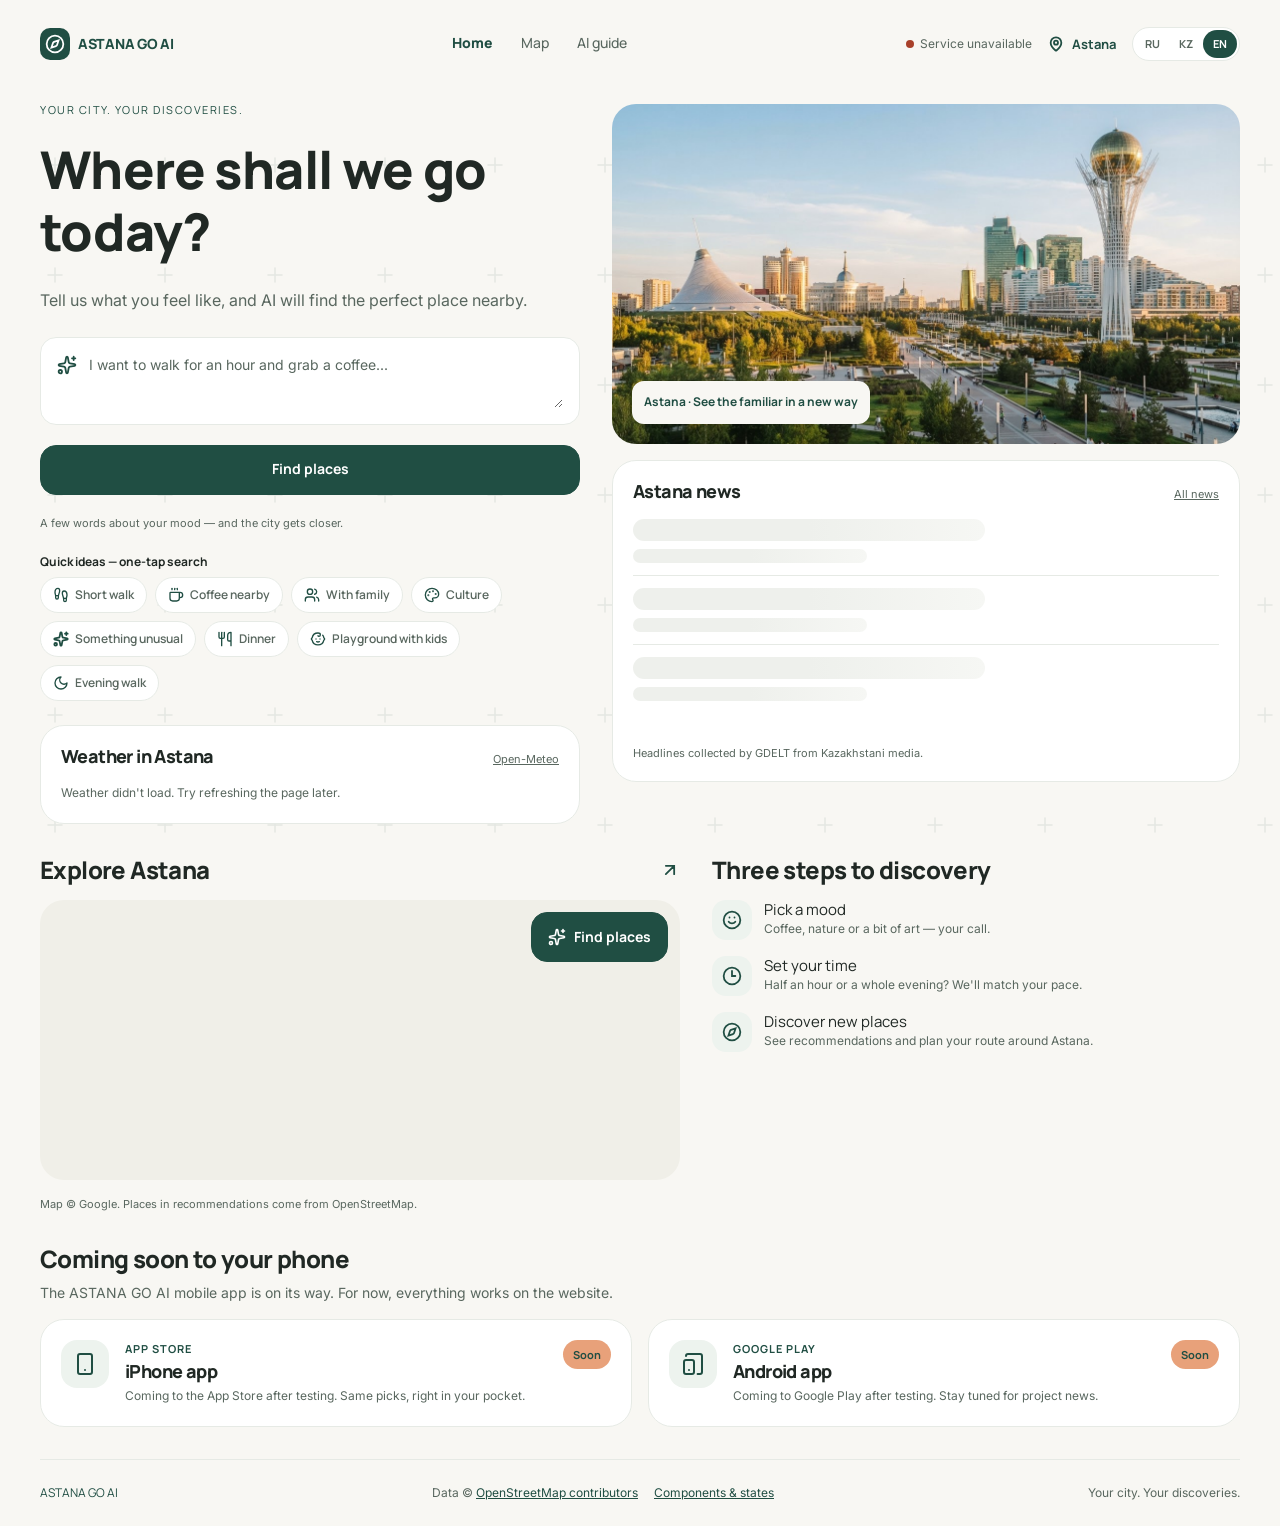
==== commit 18f204c2: "feat(frontend): три языка, доступная среда, Google-карты, погода и новости - Главная и AI-гид раздел" ====
--- a/index.html
+++ b/index.html
@@ -10,39 +10,47 @@
   <link rel="preconnect" href="https://fonts.googleapis.com">
   <link rel="preconnect" href="https://fonts.gstatic.com" crossorigin>
   <link rel="stylesheet" href="https://fonts.googleapis.com/css2?family=Inter:wght@400;500;600&family=Manrope:wght@400;500;600;700;800&display=swap">
-  <link rel="stylesheet" href="css/variables.css">
-  <link rel="stylesheet" href="css/base.css">
-  <link rel="stylesheet" href="css/components.css">
-  <script src="js/config.js" defer></script>
-  <script src="js/mock-data.js" defer></script>
-  <script src="js/api.js" defer></script>
-  <script src="js/render.js" defer></script>
-  <script src="js/map.js" defer></script>
-  <script src="js/main.js" defer></script>
+  <link rel="stylesheet" href="css/variables.css?v=202610181749">
+  <link rel="stylesheet" href="css/base.css?v=202610181749">
+  <link rel="stylesheet" href="css/components.css?v=202610181751">
+  <script src="js/config.js?v=202610181749" defer></script>
+  <script src="js/i18n.js?v=202610181750" defer></script>
+  <script src="js/mock-data.js?v=202610181749" defer></script>
+  <script src="js/api.js?v=202610181749" defer></script>
+  <script src="js/render.js?v=202610181749" defer></script>
+  <script src="js/gmap.js?v=202610181749" defer></script>
+  <script src="js/pickmap.js?v=202610181749" defer></script>
+  <script src="js/widgets.js?v=202610181749" defer></script>
+  <script src="js/main.js?v=202610181749" defer></script>
 </head>
 <body>
-  <a class="skip-link" href="#main">Перейти к содержанию</a>
+  <a class="skip-link" href="#main" data-i18n="skip">Перейти к содержанию</a>
 
   <header class="site-header">
     <div class="container site-header__inner">
-      <a class="logo" href="#/" aria-label="ASTANA GO AI — на главную">
+      <a class="logo" href="#/" aria-label="ASTANA GO AI — на главную" data-i18n-aria-label="logo_aria">
         <span class="logo__mark"><img src="assets/icons/brand-compass.svg" width="20" height="20" alt=""></span>
         <span class="logo__name" aria-hidden="true">ASTANA GO AI</span>
       </a>
-      <nav class="site-nav" aria-label="Основная навигация">
-        <a href="#/" data-nav="home">Главная</a>
-        <a href="#/map" data-nav="map">Карта</a>
-        <a href="#/guide" data-nav="guide">AI-гид</a>
+      <nav class="site-nav" aria-label="Основная навигация" data-i18n-aria-label="nav_aria">
+        <a href="#/" data-nav="home" data-i18n="nav_home">Главная</a>
+        <a href="#/map" data-nav="map" data-i18n="nav_map">Карта</a>
+        <a href="#/guide" data-nav="guide" data-i18n="nav_guide">AI-гид</a>
       </nav>
       <div class="header-meta">
         <span class="health" id="health" data-state="checking" role="status">
           <span class="health__dot" aria-hidden="true"></span>
-          <span class="health__text" id="health-text">Проверяем сервис…</span>
+          <span class="health__text" id="health-text" data-i18n="health_checking">Проверяем сервис…</span>
         </span>
         <span class="city">
           <img src="assets/icons/map-pin-header.svg" width="16" height="16" alt="">
-          Астана
+          <span data-i18n="city">Астана</span>
         </span>
+        <div class="lang-switch" role="group" aria-label="Язык интерфейса" data-i18n-aria-label="lang_aria">
+          <button type="button" data-lang="ru" aria-pressed="true" lang="ru" title="Русский">RU</button>
+          <button type="button" data-lang="kk" aria-pressed="false" lang="kk" title="Қазақша">KZ</button>
+          <button type="button" data-lang="en" aria-pressed="false" lang="en" title="English">EN</button>
+        </div>
       </div>
     </div>
   </header>
@@ -52,125 +60,265 @@
     <div class="view container" data-view="home" id="view-home">
       <section class="hero" aria-labelledby="hero-title">
         <div class="hero__intro">
-          <p class="t-eyebrow">Твой город. Твои открытия.</p>
-          <h1 class="t-display" id="hero-title">Куда отправимся сегодня?</h1>
-          <p class="t-lead">Расскажи, что тебе хочется, а ИИ найдёт идеальное место рядом.</p>
-
-          <form class="search" id="search-form" novalidate aria-describedby="search-hint">
-            <div class="form-alert" id="form-alert" role="alert" tabindex="-1" hidden></div>
-
+          <p class="t-eyebrow" data-i18n="hero_eyebrow">Твой город. Твои открытия.</p>
+          <h1 class="t-display" id="hero-title" tabindex="-1" data-i18n="hero_title">Куда отправимся сегодня?</h1>
+          <p class="t-lead" data-i18n="hero_lead">Расскажи, что тебе хочется, а ИИ найдёт идеальное место рядом.</p>
+
+          <form class="search" id="home-form" novalidate aria-describedby="home-hint">
             <div class="field">
-              <label class="t-label" for="query">Что тебе хочется?</label>
+              <label class="visually-hidden" for="home-query" data-i18n="query_label">Что тебе хочется?</label>
               <div class="query-box">
                 <img src="assets/icons/sparkles-20.svg" width="20" height="20" alt="">
-                <textarea id="query" name="query" rows="2" maxlength="500" required
-                  placeholder="Хочу погулять час и выпить кофе..."
-                  aria-describedby="query-error query-counter"></textarea>
-              </div>
-              <div class="field__foot">
-                <p class="field__error" id="query-error" hidden></p>
-                <span class="field__counter" id="query-counter" aria-live="off">0 / 500</span>
-              </div>
-            </div>
-
-            <fieldset class="field location" id="location-field" aria-describedby="location-hint location-error">
-              <legend class="t-label">Откуда начнём?</legend>
-              <div class="location__current">
-                <img src="assets/icons/locate-fixed.svg" width="18" height="18" alt="">
-                <div class="location__current-text" aria-live="polite">
-                  <span class="location__title" id="location-title">Точка не выбрана</span>
-                  <span class="location__sub" id="location-sub">Выбери один из вариантов ниже</span>
-                </div>
-              </div>
-
-              <div class="location__denied" id="geo-denied" hidden>
-                <img src="assets/icons/map-pin-off.svg" width="24" height="24" alt="">
-                <div>
-                  <strong id="geo-denied-title">Укажи своё местоположение на карте.</strong>
-                  <span id="geo-denied-text">Можно выбрать точку вручную — доступ к геолокации не обязателен.</span>
-                </div>
-              </div>
-
-              <div class="location__actions">
-                <button type="button" class="btn btn--secondary btn--sm" id="geo-btn">
+                <textarea id="home-query" rows="2" maxlength="500"
+                  placeholder="Хочу погулять час и выпить кофе..." data-i18n-placeholder="query_placeholder" aria-describedby="home-query-error"></textarea>
+              </div>
+              <p class="field__error" id="home-query-error" hidden></p>
+            </div>
+            <button type="submit" class="btn btn--primary btn--block" data-i18n="find">Найти места</button>
+            <p class="t-caption" id="home-hint" data-i18n="home_hint">Пара слов о настроении — и город станет ближе.</p>
+          </form>
+
+          <div class="hero__ideas">
+            <h2 class="t-label" id="ideas-title" data-i18n="ideas_title">Быстрые идеи — поиск в одно нажатие</h2>
+            <div class="chips" id="scenario-list" role="group" aria-labelledby="ideas-title"></div>
+          </div>
+
+          <section class="panel weather" id="weather" aria-labelledby="weather-title" aria-busy="true">
+            <div class="panel__head">
+              <h2 class="t-h3" id="weather-title" data-i18n="weather_title">Погода в Астане</h2>
+              <a class="t-caption" href="https://open-meteo.com/" target="_blank" rel="noopener noreferrer">Open-Meteo</a>
+            </div>
+            <div data-weather-body><p class="t-small" data-i18n="weather_loading">Загружаем погоду…</p></div>
+          </section>
+        </div>
+
+        <div class="hero__side">
+          <figure class="hero__photo">
+            <img src="assets/img/astana-panorama.jpg" width="1264" height="848"
+              alt="Панорама левого берега Астаны с монументом Байтерек на закате" data-i18n-alt="photo_alt">
+            <figcaption class="hero__caption" data-i18n="photo_caption">Астана · Открой знакомое по-новому</figcaption>
+          </figure>
+
+
+          <section class="panel news" id="news" aria-labelledby="news-title" aria-busy="true">
+            <div class="panel__head">
+              <h2 class="t-h3" id="news-title" data-i18n="news_title">Новости Астаны</h2>
+              <a class="t-caption" id="news-more" href="#" target="_blank" rel="noopener noreferrer"><span data-i18n="news_all">Все новости</span><span class="visually-hidden" data-i18n="new_tab"> (откроется в новой вкладке)</span></a>
+            </div>
+            <ul class="news__list" data-news-list>
+              <li class="news__item" aria-hidden="true"><div class="skeleton__line skeleton__line--title"></div><div class="skeleton__line skeleton__line--short" style="margin-top: 8px"></div></li>
+              <li class="news__item" aria-hidden="true"><div class="skeleton__line skeleton__line--title"></div><div class="skeleton__line skeleton__line--short" style="margin-top: 8px"></div></li>
+              <li class="news__item" aria-hidden="true"><div class="skeleton__line skeleton__line--title"></div><div class="skeleton__line skeleton__line--short" style="margin-top: 8px"></div></li>
+              <li class="visually-hidden" data-i18n="news_loading">Загружаем новости…</li>
+            </ul>
+            <p class="t-small" data-news-status role="status"></p>
+            <p class="t-caption" data-i18n="news_source">Заголовки собраны сервисом GDELT из казахстанских СМИ.</p>
+          </section>
+        </div>
+      </section>
+
+      <section class="explore" aria-label="Об Астане и о сервисе" data-i18n-aria-label="explore_aria">
+        <div class="explore__map">
+          <div class="section-title">
+            <h2 class="t-h2" data-i18n="explore_title">Исследуй Астану</h2>
+            <a href="#/map" aria-label="Открыть карту" data-i18n-aria-label="open_map">
+              <img src="assets/icons/arrow-up-right.svg" width="20" height="20" alt="">
+            </a>
+          </div>
+          <div id="home-map">
+            <div class="map__overlay">
+              <a class="btn btn--primary" href="#/guide">
+                <img src="assets/icons/sparkles-20.svg" class="icon-on-dark" width="18" height="18" alt="">
+                <span data-i18n="pick_places">Подобрать места</span>
+              </a>
+            </div>
+          </div>
+          <p class="t-caption" data-i18n="home_map_caption">Карта © Google. Места в рекомендациях — из OpenStreetMap.</p>
+        </div>
+
+        <div class="steps">
+          <h2 class="t-h2" data-i18n="steps_title">Три шага к открытию</h2>
+          <ol class="steps__list">
+            <li class="step">
+              <span class="step__icon"><img src="assets/icons/smile.svg" width="20" height="20" alt=""></span>
+              <div>
+                <p class="step__title" data-i18n="step1_title">Выбери настроение</p>
+                <p class="t-small" data-i18n="step1_text">Кофе, природа или немного искусства — решать тебе.</p>
+              </div>
+            </li>
+            <li class="step">
+              <span class="step__icon"><img src="assets/icons/clock-3.svg" width="20" height="20" alt=""></span>
+              <div>
+                <p class="step__title" data-i18n="step2_title">Укажи время</p>
+                <p class="t-small" data-i18n="step2_text">Полчаса или целый вечер? Найдём идею под твой ритм.</p>
+              </div>
+            </li>
+            <li class="step">
+              <span class="step__icon"><img src="assets/icons/compass-step.svg" width="20" height="20" alt=""></span>
+              <div>
+                <p class="step__title" data-i18n="step3_title">Открой новые места</p>
+                <p class="t-small" data-i18n="step3_text">Смотри рекомендации и строй свой маршрут по Астане.</p>
+              </div>
+            </li>
+          </ol>
+        </div>
+      </section>
+
+      <section class="apps" aria-labelledby="apps-title">
+        <div class="apps__head">
+          <h2 class="t-h2" id="apps-title" data-i18n="apps_title">Скоро в твоём телефоне</h2>
+          <p class="t-body" data-i18n="apps_lead">Мобильное приложение ASTANA GO AI готовится к выходу. Пока всё работает на сайте.</p>
+        </div>
+        <div class="apps__grid">
+          <article class="panel app-card" aria-labelledby="app-ios-title">
+            <span class="app-card__icon"><img src="assets/icons/lc-smartphone.svg" width="24" height="24" alt=""></span>
+            <div class="app-card__text">
+              <p class="app-card__store">App Store</p>
+              <h3 class="t-h3" id="app-ios-title" data-i18n="app_ios_title">Приложение для iPhone</h3>
+              <p class="t-small" data-i18n="app_ios_text">Появится в App Store после тестирования. Те же подборки, только в кармане.</p>
+            </div>
+            <span class="app-card__soon" data-i18n="soon">Скоро</span>
+          </article>
+          <article class="panel app-card" aria-labelledby="app-android-title">
+            <span class="app-card__icon"><img src="assets/icons/lc-tablet-smartphone.svg" width="24" height="24" alt=""></span>
+            <div class="app-card__text">
+              <p class="app-card__store">Google Play</p>
+              <h3 class="t-h3" id="app-android-title" data-i18n="app_android_title">Приложение для Android</h3>
+              <p class="t-small" data-i18n="app_android_text">Появится в Google Play после тестирования. Следи за новостями проекта.</p>
+            </div>
+            <span class="app-card__soon" data-i18n="soon">Скоро</span>
+          </article>
+        </div>
+      </section>
+    </div>
+
+    <!-- ========== AI-гид ========== -->
+    <div class="view container" data-view="guide" id="view-guide" hidden>
+      <div class="page-head">
+        <a class="back-link" href="#/">
+          <img src="assets/icons/arrow-left.svg" width="18" height="18" alt="">
+          <span data-i18n="back">Назад</span>
+        </a>
+        <h1 class="t-h1" id="guide-title" tabindex="-1" data-i18n="guide_title">Твой AI-гид</h1>
+        <p class="t-body" data-i18n="guide_lead">Маленький план для большого города.</p>
+      </div>
+
+      <div class="guide">
+        <div class="guide__side">
+            <form class="search panel" id="search-form" novalidate aria-label="Параметры поиска" data-i18n-aria-label="search_params_aria">
+              <div class="form-alert" id="form-alert" role="alert" tabindex="-1" hidden></div>
+
+              <div class="field">
+                <label class="t-label" for="query" data-i18n="query_label">Что тебе хочется?</label>
+                <div class="query-box">
+                  <img src="assets/icons/sparkles-20.svg" width="20" height="20" alt="">
+                  <textarea id="query" name="query" rows="2" maxlength="500" required
+                    placeholder="Хочу погулять час и выпить кофе..." data-i18n-placeholder="query_placeholder"
+                    aria-describedby="query-error query-counter"></textarea>
+                </div>
+                <div class="field__foot">
+                  <p class="field__error" id="query-error" hidden></p>
+                  <span class="field__counter" id="query-counter" aria-live="off">0 / 500</span>
+                </div>
+              </div>
+
+              <fieldset class="field location" id="location-field" aria-describedby="location-hint location-error">
+                <legend class="t-label" data-i18n="location_legend">Откуда начнём?</legend>
+                <div class="location__current">
                   <img src="assets/icons/locate-fixed.svg" width="18" height="18" alt="">
-                  <span class="btn__spinner" aria-hidden="true"></span>
-                  <span>Использовать моё местоположение</span>
-                </button>
-                <button type="button" class="chip" id="pick-btn">Выбрать точку на карте</button>
-                <button type="button" class="chip" id="center-btn">Центр Астаны</button>
-                <button type="button" class="chip" id="manual-btn" aria-expanded="false" aria-controls="manual-coords">Ввести координаты</button>
-              </div>
-
-              <div class="manual" id="manual-coords" hidden>
-                <label>Широта (от −90 до 90)
-                  <input class="input" id="manual-lat" type="text" inputmode="decimal" autocomplete="off" placeholder="51.1283" aria-describedby="manual-error">
-                </label>
-                <label>Долгота (от −180 до 180)
-                  <input class="input" id="manual-lon" type="text" inputmode="decimal" autocomplete="off" placeholder="71.4305" aria-describedby="manual-error">
-                </label>
-                <p class="field__error" id="manual-error" hidden></p>
-                <button type="button" class="btn btn--secondary btn--sm" id="manual-apply">Применить координаты</button>
-              </div>
-
-              <p class="t-caption" id="location-hint">
-                Координаты нужны только для поиска мест рядом: они отправляются на наш сервер вместе с запросом,
-                не сохраняются в браузере и не передаются в аналитику.
+                  <div class="location__current-text" aria-live="polite">
+                    <span class="location__title" id="location-title">Точка не выбрана</span>
+                    <span class="location__sub" id="location-sub">Выбери один из вариантов ниже</span>
+                  </div>
+                </div>
+
+                <div class="location__denied" id="geo-denied" hidden>
+                  <img src="assets/icons/map-pin-off.svg" width="24" height="24" alt="">
+                  <div>
+                    <strong id="geo-denied-title">Укажи своё местоположение на карте.</strong>
+                    <span id="geo-denied-text">Можно выбрать точку вручную — доступ к геолокации не обязателен.</span>
+                  </div>
+                </div>
+
+                <div class="location__actions">
+                  <button type="button" class="btn btn--secondary btn--sm" id="geo-btn">
+                    <img src="assets/icons/locate-fixed.svg" width="18" height="18" alt="">
+                    <span class="btn__spinner" aria-hidden="true"></span>
+                    <span data-i18n="geo_btn">Использовать моё местоположение</span>
+                  </button>
+                  <button type="button" class="chip" id="pick-btn" data-i18n="pick_btn">Выбрать точку на карте</button>
+                  <button type="button" class="chip" id="center-btn" data-i18n="center_btn">Центр Астаны</button>
+                  <button type="button" class="chip" id="manual-btn" aria-expanded="false" aria-controls="manual-coords" data-i18n="manual_btn">Ввести координаты</button>
+                </div>
+
+                <div class="manual" id="manual-coords" hidden>
+                  <label><span data-i18n="lat_label">Широта (от −90 до 90)</span>
+                    <input class="input" id="manual-lat" type="text" inputmode="decimal" autocomplete="off" placeholder="51.1283" aria-describedby="manual-error">
+                  </label>
+                  <label><span data-i18n="lon_label">Долгота (от −180 до 180)</span>
+                    <input class="input" id="manual-lon" type="text" inputmode="decimal" autocomplete="off" placeholder="71.4305" aria-describedby="manual-error">
+                  </label>
+                  <p class="field__error" id="manual-error" hidden></p>
+                  <button type="button" class="btn btn--secondary btn--sm" id="manual-apply" data-i18n="manual_apply">Применить координаты</button>
+                </div>
+
+                <p class="t-caption" id="location-hint" data-i18n="location_hint">Координаты нужны только для поиска мест рядом: они отправляются на наш сервер вместе с запросом, не сохраняются в браузере и не передаются в аналитику.</p>
+                <p class="field__error" id="location-error" hidden></p>
+              </fieldset>
+
+              <fieldset class="field" id="duration-field">
+                <legend class="t-label" data-i18n="duration_legend">Сколько есть времени?</legend>
+                <div class="chips" id="duration-options"></div>
+              </fieldset>
+
+              <fieldset class="field" id="category-field" aria-describedby="category-hint">
+                <legend class="t-label" data-i18n="category_legend">Что интересно</legend>
+                <div class="chips" id="category-options"></div>
+                <p class="t-caption" id="category-hint" data-i18n="category_hint">Можно выбрать несколько. «Все» — без фильтра.</p>
+              </fieldset>
+
+              <fieldset class="field a11y-field" id="a11y-field" aria-describedby="a11y-hint">
+                <legend class="t-label icon-title">
+                  <img src="assets/icons/lc-accessibility.svg" width="16" height="16" alt="">
+                  <span data-i18n="a11y_legend">Особые потребности</span>
+                </legend>
+                <div class="chips" id="a11y-options"></div>
+                <p class="t-caption" id="a11y-hint" data-i18n="a11y_hint">Необязательно. Учитываем при подборе и честно показываем, если данных о доступности нет. Отметки нигде не сохраняются.</p>
+              </fieldset>
+
+              <div class="transport">
+                <span data-i18n="transport_label">Как доберёмся</span>
+                <span class="tag tag--primary" data-i18n="transport_walk">Пешком</span>
+              </div>
+
+              <p class="notice" id="health-warning" role="status" hidden>
+                <img src="assets/icons/wifi-off.svg" width="18" height="18" alt="">
+                <span data-i18n="health_warning">Сервер сейчас не отвечает. Форма работает, но поиск может не получиться — попробуй чуть позже.</span>
               </p>
-              <p class="field__error" id="location-error" hidden></p>
-            </fieldset>
-
-            <fieldset class="field" id="duration-field">
-              <legend class="t-label">Сколько есть времени?</legend>
-              <div class="chips" id="duration-options"></div>
-            </fieldset>
-
-            <fieldset class="field" id="category-field" aria-describedby="category-hint">
-              <legend class="t-label">Что интересно</legend>
-              <div class="chips" id="category-options"></div>
-              <p class="t-caption" id="category-hint">Можно выбрать несколько. «Все» — без фильтра.</p>
-            </fieldset>
-
-            <div class="transport">
-              <span>Как доберёмся</span>
-              <span class="tag tag--primary">Пешком</span>
-            </div>
-
-            <p class="notice" id="health-warning" role="status" hidden>
-              <img src="assets/icons/wifi-off.svg" width="18" height="18" alt="">
-              <span>Сервер сейчас не отвечает. Форма работает, но поиск может не получиться — попробуй чуть позже.</span>
-            </p>
-
-            <button type="submit" class="btn btn--primary btn--block" id="submit-btn">
-              <span class="btn__spinner" aria-hidden="true"></span>
-              <span class="btn__label" id="submit-label">Найти места ✨</span>
-            </button>
-            <p class="t-caption" id="search-hint">
-              Пара слов о настроении — и город станет ближе. Текст запроса может передаваться внешнему
-              AI-сервису для объяснений, поэтому не пиши в нём личные данные.
-            </p>
-          </form>
-        </div>
-
-        <div class="hero__ideas">
-          <h2 class="t-label" id="ideas-title">Быстрые идеи — поиск в одно нажатие</h2>
-          <div class="chips" id="scenario-list" role="group" aria-labelledby="ideas-title"></div>
-        </div>
-
-        <figure class="hero__photo">
-          <img src="assets/img/astana-panorama.jpg" width="1264" height="848"
-            alt="Панорама левого берега Астаны с монументом Байтерек на закате">
-          <figcaption class="hero__caption">Астана · Открой знакомое по-новому</figcaption>
-        </figure>
-      </section>
-
-      <!-- Рекомендации -->
-      <section class="results" id="results" aria-labelledby="results-title" hidden>
-        <div class="results__main">
+
+              <button type="submit" class="btn btn--primary btn--block" id="submit-btn">
+                <span class="btn__spinner" aria-hidden="true"></span>
+                <span class="btn__label" id="submit-label" data-i18n="find">Найти места</span>
+              </button>
+              <p class="t-caption" id="search-hint" data-i18n="search_hint">Пара слов о настроении — и город станет ближе. Текст запроса может передаваться внешнему AI-сервису для объяснений, поэтому не пиши в нём личные данные.</p>
+            </form>
+
+          <section class="guide__map" id="results-aside" aria-labelledby="results-map-title" hidden>
+            <h2 class="t-h3" id="results-map-title" data-i18n="results_map_title">Места на карте</h2>
+            <div id="results-map"></div>
+            <div class="chips" id="results-map-switch" role="group" aria-label="Какое место показать на карте" data-i18n-aria-label="results_map_switch_aria"></div>
+            <a class="btn btn--secondary btn--block" href="#/map">
+              <img src="assets/icons/map-green.svg" width="18" height="18" alt="">
+              <span data-i18n="open_map">Открыть карту</span>
+            </a>
+          </section>
+        </div>
+
+        <section class="results" id="results" aria-labelledby="results-title">
           <div class="results__head">
             <p class="results__eyebrow">
               <img src="assets/icons/sparkles-16.svg" width="16" height="16" alt="">
-              Твоя подборка
+              <span data-i18n="your_pick">Твоя подборка</span>
             </p>
             <h2 class="results__title" id="results-title" tabindex="-1">Рекомендуем</h2>
             <p class="t-small" id="results-sub"></p>
@@ -178,87 +326,26 @@
           <div id="results-live" class="visually-hidden" aria-live="polite" aria-atomic="true"></div>
           <div id="results-state"></div>
           <div class="place-list" id="place-list"></div>
-          <p class="t-caption" id="results-note" hidden>
-            Расстояние указано по прямой, время — приблизительный бюджет на дорогу и посещение.
-            Места, часы и описания — из OpenStreetMap; объяснения сформулированы ИИ или по шаблону.
-            Уточняйте детали перед посещением. Данные © OpenStreetMap contributors.
-          </p>
-        </div>
-        <aside class="results__aside" id="results-aside" aria-labelledby="results-map-title" hidden>
-          <h3 class="t-h3" id="results-map-title">Все места — на одной карте</h3>
-          <div id="results-map"></div>
-          <a class="btn btn--secondary btn--block" href="#/map">
-            <img src="assets/icons/map-green.svg" width="18" height="18" alt="">
-            Открыть карту
-          </a>
-        </aside>
-      </section>
-
-      <section class="explore" aria-label="Об Астане и о сервисе">
-        <div class="explore__map">
-          <div class="section-title">
-            <h2 class="t-h2">Исследуй Астану</h2>
-            <a href="#/map" aria-label="Открыть карту">
-              <img src="assets/icons/arrow-up-right.svg" width="20" height="20" alt="">
-            </a>
-          </div>
-          <div id="home-map">
-            <div class="map__overlay">
-              <a class="btn btn--primary" href="#/map">
-                <img src="assets/icons/map-white.svg" width="18" height="18" alt="">
-                Открыть карту
-              </a>
-            </div>
-          </div>
-          <p class="t-caption">Знаковые места рядом. Карта и ориентиры показаны схематично.</p>
-        </div>
-
-        <div class="steps">
-          <h2 class="t-h2">Три шага к открытию</h2>
-          <ol class="steps__list">
-            <li class="step">
-              <span class="step__icon"><img src="assets/icons/smile.svg" width="20" height="20" alt=""></span>
-              <div>
-                <p class="step__title">Выбери настроение</p>
-                <p class="t-small">Кофе, природа или немного искусства — решать тебе.</p>
-              </div>
-            </li>
-            <li class="step">
-              <span class="step__icon"><img src="assets/icons/clock-3.svg" width="20" height="20" alt=""></span>
-              <div>
-                <p class="step__title">Укажи время</p>
-                <p class="t-small">Полчаса или целый вечер? Найдём идею под твой ритм.</p>
-              </div>
-            </li>
-            <li class="step">
-              <span class="step__icon"><img src="assets/icons/compass-step.svg" width="20" height="20" alt=""></span>
-              <div>
-                <p class="step__title">Открой новые места</p>
-                <p class="t-small">Смотри рекомендации и строй свой маршрут по Астане.</p>
-              </div>
-            </li>
-          </ol>
-        </div>
-      </section>
+          <p class="t-caption" id="results-note" data-i18n="results_note" hidden>Расстояние указано по прямой, время — приблизительный бюджет на дорогу и посещение. Места, часы и описания — из OpenStreetMap; объяснения сформулированы ИИ или по шаблону. Уточняйте детали перед посещением. Данные © OpenStreetMap contributors.</p>
+        </section>
+      </div>
     </div>
 
     <!-- ========== Карта ========== -->
     <div class="view container" data-view="map" id="view-map" hidden>
       <div class="page-head">
-        <h1 class="t-h1" id="map-title" tabindex="-1">Твоя Астана — на карте</h1>
-        <p class="t-body">Выбирай место, смотри детали и планируй прогулку.</p>
+        <h1 class="t-h1" id="map-title" tabindex="-1" data-i18n="map_title">Твоя Астана — на карте</h1>
+        <p class="t-body" data-i18n="map_lead">Выбирай место, смотри детали и планируй прогулку.</p>
       </div>
       <div class="map-layout">
         <div id="big-map"></div>
         <aside class="map-side" aria-labelledby="map-side-title">
-          <h2 class="t-h3" id="map-side-title">Твоя подборка</h2>
+          <h2 class="t-h3" id="map-side-title" data-i18n="your_pick">Твоя подборка</h2>
           <div id="map-side-list" class="map-side"></div>
-          <p class="t-caption">
-            Расстояние по прямой и время приблизительные; уточняйте детали перед посещением.
-          </p>
+          <p class="t-caption" data-i18n="map_side_note">Расстояние по прямой и время приблизительные; уточняйте детали перед посещением.</p>
         </aside>
       </div>
-      <p class="t-caption">Ориентиры и расстояния приблизительные. Схематичная карта для планирования прогулки.</p>
+      <p class="t-caption" data-i18n="map_caption">Расстояния приблизительные. Карта © Google, места — из OpenStreetMap.</p>
     </div>
 
     <!-- ========== Место ========== -->
@@ -269,25 +356,25 @@
     <div class="site-footer__inner">
       <span class="site-footer__brand">ASTANA GO AI</span>
       <span class="site-footer__links">
-        <span>Данные © <a href="https://www.openstreetmap.org/copyright" target="_blank" rel="noopener noreferrer">OpenStreetMap contributors</a></span>
-        <a href="styleguide.html">Компоненты и состояния</a>
+        <span><span data-i18n="footer_data">Данные ©</span> <a href="https://www.openstreetmap.org/copyright" target="_blank" rel="noopener noreferrer">OpenStreetMap contributors</a></span>
+        <a href="styleguide.html" data-i18n="footer_components">Компоненты и состояния</a>
       </span>
-      <span>Твой город. Твои открытия.</span>
+      <span data-i18n="hero_eyebrow">Твой город. Твои открытия.</span>
     </div>
   </footer>
 
-  <nav class="tabbar" aria-label="Навигация">
+  <nav class="tabbar" aria-label="Навигация" data-i18n-aria-label="tabbar_aria">
     <a href="#/" data-nav="home">
       <span class="tabbar__icon"><img src="assets/icons/nav-house.svg" width="20" height="20" alt=""></span>
-      Главная
+      <span data-i18n="nav_home">Главная</span>
     </a>
     <a href="#/map" data-nav="map">
       <span class="tabbar__icon"><img src="assets/icons/nav-map.svg" width="20" height="20" alt=""></span>
-      Карта
+      <span data-i18n="nav_map">Карта</span>
     </a>
     <a href="#/guide" data-nav="guide">
       <span class="tabbar__icon"><img src="assets/icons/nav-sparkles.svg" width="20" height="20" alt=""></span>
-      AI-гид
+      <span data-i18n="nav_guide">AI-гид</span>
     </a>
   </nav>
 
@@ -295,19 +382,20 @@
     <div class="dialog__inner">
       <div class="dialog__head">
         <div>
-          <h2 class="t-h3" id="pick-title">Выбери точку отправления</h2>
-          <p class="t-small" id="pick-desc">Нажми на схему или выбери ориентир. Карта схематичная — точка будет приблизительной.</p>
-        </div>
-        <button type="button" class="btn btn--ghost btn--sm" id="pick-close">Закрыть</button>
+          <h2 class="t-h3" id="pick-title" data-i18n="pick_title">Выбери точку отправления</h2>
+          <p class="t-small" id="pick-desc" data-i18n="pick_desc">Нажми на карту в нужном месте или выбери ориентир. Карту можно двигать и приближать.</p>
+        </div>
+        <button type="button" class="btn btn--ghost btn--sm" id="pick-close" data-i18n="close">Закрыть</button>
       </div>
       <div id="pick-map"></div>
+      <p class="t-small" id="pick-status" role="status"></p>
       <div>
-        <p class="t-label" id="pick-landmarks-title">Или начни от ориентира</p>
+        <p class="t-label" id="pick-landmarks-title" data-i18n="pick_landmarks_title">Или начни от ориентира</p>
         <div class="chips" id="pick-landmarks" role="group" aria-labelledby="pick-landmarks-title" style="margin-top: 8px"></div>
       </div>
       <div class="dialog__actions">
-        <button type="button" class="btn btn--secondary btn--sm" id="pick-cancel">Отмена</button>
-        <button type="button" class="btn btn--primary btn--sm" id="pick-confirm" disabled>Выбрать эту точку</button>
+        <button type="button" class="btn btn--secondary btn--sm" id="pick-cancel" data-i18n="cancel">Отмена</button>
+        <button type="button" class="btn btn--primary btn--sm" id="pick-confirm" data-i18n="pick_confirm" disabled>Выбрать эту точку</button>
       </div>
     </div>
   </dialog>
--- a/css/base.css
+++ b/css/base.css
@@ -32,6 +32,17 @@
   font-size: 14px;
   line-height: 1.55;
   -webkit-font-smoothing: antialiased;
+}
+
+/* Фон: статичная сетка из полупрозрачных плюсиков. */
+body::before {
+  content: "";
+  position: fixed;
+  inset: 0;
+  z-index: -1;
+  pointer-events: none;
+  background-image: url("data:image/svg+xml,%3Csvg xmlns='http://www.w3.org/2000/svg' width='110' height='110' viewBox='0 0 110 110'%3E%3Cpath d='M55 48v14M48 55h14' stroke='%23204E43' stroke-opacity='0.09' stroke-width='1.5' stroke-linecap='round'/%3E%3C/svg%3E");
+  background-size: 110px 110px;
 }
 
 h1,
--- a/css/components.css
+++ b/css/components.css
@@ -332,8 +332,7 @@
   display: inline-block;
 }
 
-.btn--primary .icon-on-dark,
-.marker.is-selected img {
+.btn--primary .icon-on-dark {
   filter: brightness(0) invert(1);
 }
 
@@ -701,15 +700,10 @@
 .hero {
   display: grid;
   grid-template-columns: minmax(0, 1fr);
-  grid-template-areas:
-    "intro"
-    "ideas"
-    "photo";
-  gap: var(--space-24);
+  gap: var(--space-32);
 }
 
 .hero__intro {
-  grid-area: intro;
   display: flex;
   flex-direction: column;
   gap: var(--space-16);
@@ -717,14 +711,19 @@
 }
 
 .hero__ideas {
-  grid-area: ideas;
   display: flex;
   flex-direction: column;
   gap: var(--space-8);
 }
 
+.hero__side {
+  display: flex;
+  flex-direction: column;
+  gap: var(--space-16);
+  min-width: 0;
+}
+
 .hero__photo {
-  grid-area: photo;
   position: relative;
   height: 200px;
   overflow: hidden;
@@ -766,15 +765,182 @@
 @media (min-width: 1024px) {
   .hero {
     grid-template-columns: 540px minmax(0, 1fr);
-    grid-template-areas:
-      "intro photo"
-      "ideas ideas";
-    column-gap: var(--space-32);
+    align-items: start;
   }
   .hero__photo {
-    position: sticky;
-    top: calc(var(--header-h) + var(--space-16));
-    height: 416px;
+    height: 340px;
+  }
+}
+
+/* Панель (белая карточка с рамкой) */
+.panel {
+  display: flex;
+  flex-direction: column;
+  gap: var(--space-16);
+  padding: var(--space-20);
+  border: 1px solid var(--color-border);
+  border-radius: var(--radius-24);
+  background: var(--color-surface);
+}
+
+.panel__head {
+  display: flex;
+  align-items: baseline;
+  justify-content: space-between;
+  gap: var(--space-12);
+}
+
+/* Погода */
+.weather__now {
+  display: flex;
+  align-items: center;
+  gap: var(--space-16);
+}
+
+.weather__icon {
+  flex: none;
+}
+
+.weather__temp {
+  font-family: var(--font-display);
+  font-weight: 800;
+  font-size: 36px;
+  line-height: 1;
+  letter-spacing: -0.6px;
+}
+
+.weather__desc {
+  font-size: 13px;
+  color: var(--color-muted);
+}
+
+.weather__stats {
+  display: flex;
+  flex-wrap: wrap;
+  gap: var(--space-8);
+  margin-top: var(--space-16);
+}
+
+.weather__stats li {
+  padding: 6px 10px;
+  border-radius: var(--radius-pill);
+  background: var(--color-tint);
+  font-size: 12px;
+  color: var(--color-primary);
+}
+
+.weather__tip {
+  margin-top: var(--space-12);
+  font-size: 13px;
+  color: var(--color-text);
+}
+
+/* Новости */
+.news__list {
+  display: flex;
+  flex-direction: column;
+}
+
+.news__item {
+  padding-block: var(--space-12);
+  border-top: 1px solid var(--color-border);
+}
+
+.news__item:first-child {
+  padding-top: 0;
+  border-top: 0;
+}
+
+.news__link {
+  font-family: var(--font-display);
+  font-weight: 600;
+  font-size: 14px;
+  line-height: 1.35;
+  color: var(--color-text);
+  text-decoration: none;
+  overflow-wrap: anywhere;
+}
+
+.news__link:hover {
+  color: var(--color-primary);
+  text-decoration: underline;
+}
+
+.news__meta {
+  margin-top: var(--space-4);
+  font-size: 11px;
+  color: var(--color-muted);
+}
+
+/* Скоро в App Store / Google Play */
+.apps {
+  display: flex;
+  flex-direction: column;
+  gap: var(--space-16);
+}
+
+.apps__head {
+  display: flex;
+  flex-direction: column;
+  gap: var(--space-8);
+}
+
+.apps__grid {
+  display: grid;
+  grid-template-columns: minmax(0, 1fr);
+  gap: var(--space-16);
+}
+
+.app-card {
+  position: relative;
+  flex-direction: row;
+  align-items: flex-start;
+}
+
+.app-card__icon {
+  flex: none;
+  display: flex;
+  align-items: center;
+  justify-content: center;
+  width: 48px;
+  height: 48px;
+  border-radius: var(--radius-16);
+  background: var(--color-tint);
+}
+
+.app-card__text {
+  display: flex;
+  flex-direction: column;
+  gap: var(--space-4);
+  min-width: 0;
+  padding-right: 64px;
+}
+
+.app-card__store {
+  font-family: var(--font-display);
+  font-weight: 700;
+  font-size: 11px;
+  letter-spacing: 1px;
+  text-transform: uppercase;
+  color: var(--color-primary);
+}
+
+.app-card__soon {
+  position: absolute;
+  top: var(--space-20);
+  right: var(--space-20);
+  padding: 6px 10px;
+  border-radius: var(--radius-pill);
+  background: var(--color-accent);
+  font-family: var(--font-display);
+  font-weight: 700;
+  font-size: 11px;
+  color: var(--color-primary);
+}
+
+@media (min-width: 768px) {
+  .apps__grid {
+    grid-template-columns: repeat(2, minmax(0, 1fr));
   }
 }
 
@@ -837,29 +1003,11 @@
    Результаты
    ========================================================= */
 .results {
-  display: grid;
-  grid-template-columns: minmax(0, 1fr);
-  grid-template-areas:
-    "main"
-    "aside";
-  gap: var(--space-32);
-  scroll-margin-top: calc(var(--header-h) + var(--space-8));
-}
-
-.results__main {
-  grid-area: main;
   display: flex;
   flex-direction: column;
   gap: var(--space-16);
   min-width: 0;
-}
-
-.results__aside {
-  grid-area: aside;
-  display: flex;
-  flex-direction: column;
-  gap: var(--space-12);
-  min-width: 0;
+  scroll-margin-top: calc(var(--header-h) + var(--space-8));
 }
 
 .results__head {
@@ -897,20 +1045,83 @@
   gap: var(--space-16);
 }
 
+/* Экран «AI-гид» */
+.guide {
+  display: grid;
+  grid-template-columns: minmax(0, 1fr);
+  gap: var(--space-32);
+}
+
+.guide__side {
+  display: flex;
+  flex-direction: column;
+  gap: var(--space-24);
+  min-width: 0;
+}
+
+.guide__map {
+  display: flex;
+  flex-direction: column;
+  gap: var(--space-12);
+}
+
+.panel .location {
+  border: 0;
+  background: var(--color-tint);
+}
+
 @media (min-width: 1024px) {
-  .results {
+  .guide {
     grid-template-columns: 336px minmax(0, 1fr);
-    grid-template-areas: "aside main";
-  }
-  .results:has(> .results__aside[hidden]) {
-    grid-template-columns: minmax(0, 1fr);
-    grid-template-areas: "main";
-  }
-  .results__aside {
-    position: sticky;
-    top: calc(var(--header-h) + var(--space-16));
-    align-self: start;
-  }
+  }
+}
+
+/* Google Карта (iframe без ключа) */
+.gmap {
+  position: relative;
+  overflow: hidden;
+  border-radius: var(--radius-24);
+  background: var(--map-ground);
+}
+
+.gmap__frame {
+  position: absolute;
+  inset: 0;
+  width: 100%;
+  height: 100%;
+  border: 0;
+}
+
+.gmap--home {
+  height: 280px;
+}
+
+.gmap--compact {
+  height: 280px;
+}
+
+.gmap--large {
+  height: clamp(420px, 68vh, 760px);
+}
+
+.gmap--detail {
+  height: 240px;
+}
+
+.gmap .map__overlay {
+  z-index: 2;
+  top: var(--space-12);
+  right: var(--space-12);
+  left: auto;
+  bottom: auto;
+}
+
+.gmap__badge {
+  position: absolute;
+  top: var(--space-12);
+  right: var(--space-12);
+  z-index: 2;
+  max-width: calc(100% - 24px);
 }
 
 /* Уведомления внутри выдачи */
@@ -966,10 +1177,8 @@
   background: linear-gradient(135deg, #e3eee2 0%, #cfe0cf 100%);
 }
 
-.place-visual__emoji {
-  font-size: 56px;
-  line-height: 1;
-  filter: saturate(0.9);
+.place-visual__icon {
+  opacity: 0.85;
 }
 
 .place-visual__num {
@@ -1244,237 +1453,49 @@
 }
 
 /* =========================================================
-   Схематичная карта
+   Карты: оверлеи и карта выбора точки (Leaflet)
    ========================================================= */
-.map {
-  position: relative;
-  overflow: hidden;
-  border-radius: var(--radius-24);
-  background: var(--map-ground);
-  isolation: isolate;
-}
-
-.map--home {
-  height: 240px;
-}
-
-.map--compact {
-  height: 300px;
-}
-
-.map--large {
-  height: clamp(420px, 68vh, 760px);
-}
-
-.map--pick {
-  height: min(420px, 55vh);
-  cursor: crosshair;
-}
-
-.map--detail {
-  height: 220px;
-}
-
-.map__bg,
-.map__geo {
-  position: absolute;
-  inset: 0;
-  width: 100%;
-  height: 100%;
-  pointer-events: none;
-}
-
-.map__layer {
-  position: absolute;
-  inset: 0;
-}
-
-.map__label {
-  position: absolute;
-  transform: translate(-50%, -50%);
-  font-size: 11px;
-  line-height: 1;
-  color: var(--color-muted);
-  white-space: nowrap;
-  pointer-events: none;
-  text-shadow: 0 0 3px var(--map-ground), 0 0 3px var(--map-ground);
-}
-
-.map--compact .map__label,
-.map--detail .map__label {
-  font-size: 9px;
-}
-
-.marker {
+.map__overlay {
   position: absolute;
   z-index: 2;
-  display: inline-flex;
-  align-items: center;
-  gap: 6px;
-  padding: var(--space-8);
-  border: 2px solid var(--color-border);
-  border-radius: var(--radius-pill);
-  background: var(--color-surface);
-  box-shadow: var(--shadow-marker);
-  transform: translate(-50%, -50%);
-  font-family: var(--font-display);
-  font-size: 11px;
-  color: var(--color-surface);
-  transition: transform 0.15s ease;
-}
-
-.marker:hover {
-  transform: translate(-50%, -50%) scale(1.08);
-}
-
-.marker__num {
-  position: absolute;
-  top: -6px;
-  right: -6px;
-  display: inline-flex;
-  align-items: center;
-  justify-content: center;
-  width: 18px;
-  height: 18px;
-  border-radius: 50%;
-  background: var(--color-accent);
-  font-weight: 800;
+}
+
+.pickmap {
+  position: relative;
+  height: min(440px, 55vh);
+  overflow: hidden;
+  border-radius: var(--radius-20);
+  background: var(--map-ground);
+  font-family: var(--font-body);
+  cursor: crosshair;
+}
+
+.pickmap .leaflet-control-attribution {
   font-size: 10px;
-  color: var(--color-primary);
-}
-
-.marker.is-selected {
-  z-index: 3;
-  padding: 10px;
-  border-color: var(--color-surface);
-  background: var(--color-primary);
-}
-
-.marker__text {
-  display: none;
-  white-space: nowrap;
-}
-
-.marker.is-selected .marker__text {
-  display: inline;
-}
-
-.marker-me {
-  position: absolute;
-  z-index: 1;
-  width: 36px;
-  height: 36px;
-  transform: translate(-50%, -50%);
-  pointer-events: none;
-}
-
-.marker-me img {
+}
+
+.pickmap__error {
+  padding: var(--space-24);
+}
+
+.pick-marker {
+  background: none;
+  border: 0;
+}
+
+.pick-marker img {
   position: absolute;
   left: -10px;
   top: -4px;
-}
-
-.marker-me--pending {
-  opacity: 0.7;
-}
-
-.map__attribution {
-  position: absolute;
-  right: 6px;
-  bottom: 4px;
-  z-index: 4;
-  padding: var(--space-4);
-  background: var(--color-surface);
-  font-size: 10px;
-  line-height: 1;
-  color: var(--color-muted);
-}
-
-.map__attribution a {
-  color: inherit;
-}
-
-.map__north {
-  position: absolute;
-  top: var(--space-16);
-  right: var(--space-16);
-  z-index: 4;
-  display: flex;
-  align-items: center;
-  justify-content: center;
-  width: 36px;
-  height: 36px;
-  border-radius: var(--radius-pill);
-  background: var(--color-surface);
-  box-shadow: var(--shadow-card);
-  font-family: var(--font-display);
-  font-weight: 800;
-  font-size: 12px;
-  color: var(--color-primary);
-}
-
-.map__overlay {
-  position: absolute;
-  left: var(--space-16);
-  bottom: var(--space-24);
-  z-index: 4;
-}
-
-.map__count {
-  position: absolute;
-  top: var(--space-16);
-  left: var(--space-16);
-  z-index: 4;
-}
-
-.map__popup {
-  position: absolute;
-  left: var(--space-16);
-  bottom: var(--space-24);
-  z-index: 5;
-  display: none;
-  flex-direction: column;
-  gap: var(--space-12);
-  width: min(320px, calc(100% - 32px));
-  padding: var(--space-12);
-  border-radius: var(--radius-20);
-  background: var(--color-surface);
-  box-shadow: var(--shadow-marker);
-}
-
-.map__popup-head {
-  display: flex;
-  gap: var(--space-12);
-}
-
-.map__popup-head .place-visual {
-  flex: none;
-  width: 56px;
-  height: 56px;
-  min-height: 0;
-  border-radius: var(--radius-12);
-}
-
-.map__popup-head .place-visual__emoji {
-  font-size: 26px;
-}
-
-.map__popup-reason {
-  display: -webkit-box;
-  -webkit-line-clamp: 3;
-  -webkit-box-orient: vertical;
-  overflow: hidden;
-  font-size: 12px;
-  color: var(--color-text);
-}
-
-@media (min-width: 768px) {
-  .map__popup {
-    display: flex;
-  }
-  .map--compact {
-    height: 330px;
-  }
+  max-width: none;
+}
+
+.pick-marker--pending img {
+  opacity: 0.8;
+}
+
+#pick-map:not(.pickmap) {
+  min-height: 120px;
 }
 
 /* =========================================================
@@ -1486,7 +1507,8 @@
   gap: var(--space-8);
 }
 
-.page-head h1:focus {
+.page-head h1:focus,
+.hero h1:focus {
   outline: none;
 }
 
@@ -1553,8 +1575,9 @@
   border-radius: var(--radius-12);
 }
 
-.place-mini .place-visual__emoji {
-  font-size: 26px;
+.place-mini .place-visual__icon {
+  width: 24px;
+  height: 24px;
 }
 
 .place-mini__text {
@@ -1587,8 +1610,9 @@
   border-radius: var(--radius-24);
 }
 
-.place-hero .place-visual__emoji {
-  font-size: 96px;
+.place-hero .place-visual__icon {
+  width: 72px;
+  height: 72px;
 }
 
 .place-hero__back {
@@ -1809,3 +1833,87 @@
     grid-template-columns: repeat(2, minmax(0, 1fr));
   }
 }
+
+/* =========================================================
+   Переключатель языка
+   ========================================================= */
+.lang-switch {
+  display: inline-flex;
+  padding: 2px;
+  border: 1px solid var(--color-border);
+  border-radius: var(--radius-pill);
+  background: var(--color-surface);
+}
+
+.lang-switch button {
+  min-width: 34px;
+  min-height: 28px;
+  padding: 4px 8px;
+  border: 0;
+  border-radius: var(--radius-pill);
+  background: transparent;
+  font-family: var(--font-display);
+  font-weight: 700;
+  font-size: 11px;
+  color: var(--color-muted);
+}
+
+.lang-switch button:hover {
+  color: var(--color-primary);
+}
+
+.lang-switch button[aria-pressed="true"] {
+  background: var(--color-primary);
+  color: var(--color-surface);
+}
+
+/* =========================================================
+   Доступная среда
+   ========================================================= */
+.a11y-field .icon-title {
+  gap: 6px;
+}
+
+.a11y-badge {
+  display: inline-flex;
+  align-items: center;
+  align-self: flex-start;
+  gap: 6px;
+  padding: 6px 10px;
+  border-radius: var(--radius-pill);
+  font-size: 12px;
+  line-height: 1.3;
+}
+
+.a11y-badge img {
+  flex: none;
+}
+
+.a11y-badge--yes {
+  background: #e3f1e6;
+  color: #1f5a37;
+}
+
+.a11y-badge--limited {
+  background: var(--color-warn-tint);
+  color: #7a4a1d;
+}
+
+.a11y-badge--no {
+  background: var(--color-danger-tint);
+  color: var(--color-danger);
+}
+
+.a11y-badge--unknown {
+  background: #eef0ec;
+  color: var(--color-muted);
+}
+
+@media (max-width: 399px) {
+  .city [data-i18n] {
+    display: none;
+  }
+  .header-meta {
+    gap: var(--space-8);
+  }
+}
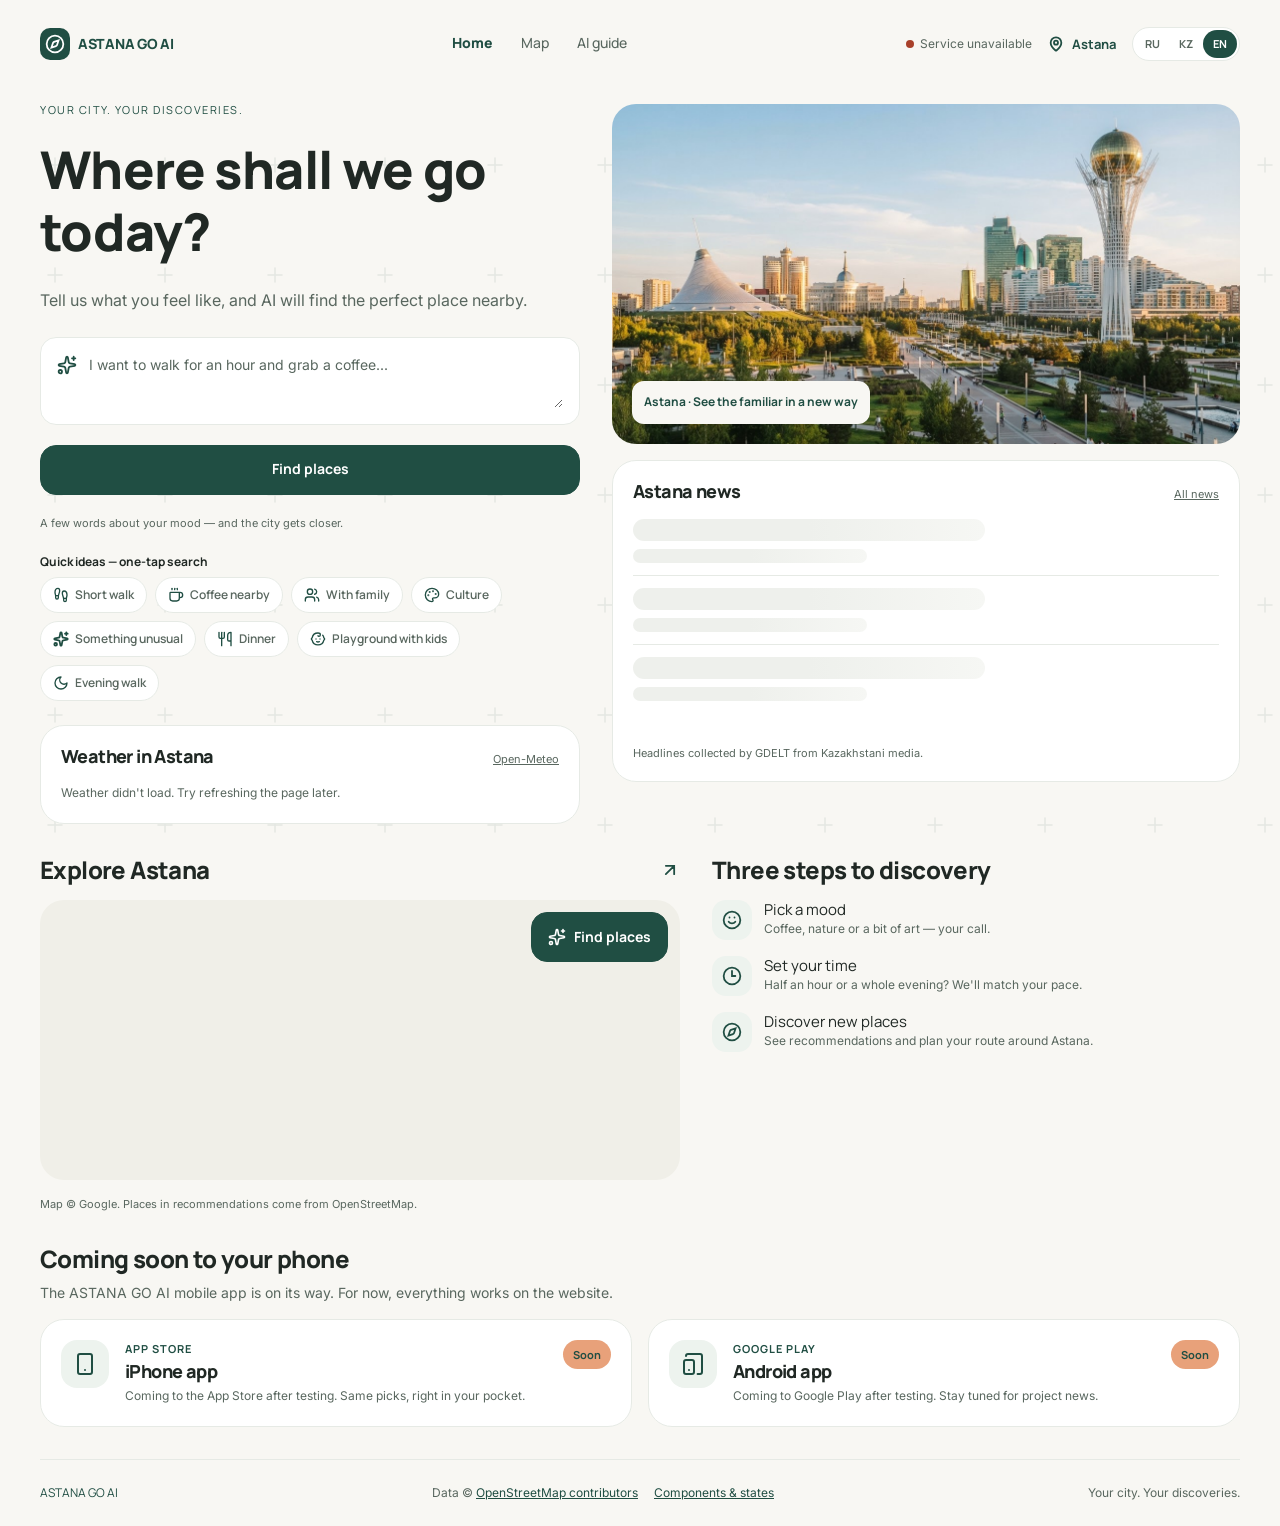
==== commit 23dd53cf: "feat(map): все места на карте и вкладки «Вся карта» / «Вокруг» - Экран «Карта» на Leaflet + OpenStre" ====
--- a/index.html
+++ b/index.html
@@ -10,18 +10,20 @@
   <link rel="preconnect" href="https://fonts.googleapis.com">
   <link rel="preconnect" href="https://fonts.gstatic.com" crossorigin>
   <link rel="stylesheet" href="https://fonts.googleapis.com/css2?family=Inter:wght@400;500;600&family=Manrope:wght@400;500;600;700;800&display=swap">
-  <link rel="stylesheet" href="css/variables.css?v=202610181749">
-  <link rel="stylesheet" href="css/base.css?v=202610181749">
-  <link rel="stylesheet" href="css/components.css?v=202610181751">
-  <script src="js/config.js?v=202610181749" defer></script>
-  <script src="js/i18n.js?v=202610181750" defer></script>
-  <script src="js/mock-data.js?v=202610181749" defer></script>
-  <script src="js/api.js?v=202610181749" defer></script>
-  <script src="js/render.js?v=202610181749" defer></script>
-  <script src="js/gmap.js?v=202610181749" defer></script>
-  <script src="js/pickmap.js?v=202610181749" defer></script>
-  <script src="js/widgets.js?v=202610181749" defer></script>
-  <script src="js/main.js?v=202610181749" defer></script>
+  <link rel="stylesheet" href="css/variables.css?v=202610181816">
+  <link rel="stylesheet" href="css/base.css?v=202610181816">
+  <link rel="stylesheet" href="css/components.css?v=202610181816">
+  <script src="js/config.js?v=202610181816" defer></script>
+  <script src="js/i18n.js?v=202610181816" defer></script>
+  <script src="js/mock-data.js?v=202610181816" defer></script>
+  <script src="js/api.js?v=202610181816" defer></script>
+  <script src="js/render.js?v=202610181816" defer></script>
+  <script src="js/gmap.js?v=202610181816" defer></script>
+  <script src="js/pickmap.js?v=202610181816" defer></script>
+  <script src="js/placesmap.js?v=202610181816" defer></script>
+  <script src="js/poi.js?v=202610181816" defer></script>
+  <script src="js/widgets.js?v=202610181816" defer></script>
+  <script src="js/main.js?v=202610181818" defer></script>
 </head>
 <body>
   <a class="skip-link" href="#main" data-i18n="skip">Перейти к содержанию</a>
@@ -338,14 +340,24 @@
         <p class="t-body" data-i18n="map_lead">Выбирай место, смотри детали и планируй прогулку.</p>
       </div>
       <div class="map-layout">
-        <div id="big-map"></div>
+        <div class="map-main">
+          <div class="map-toolbar">
+            <div class="seg" role="group" aria-label="Что показать на карте" data-i18n-aria-label="map_mode_aria">
+              <button type="button" data-map-mode="city" aria-pressed="false" data-i18n="map_mode_city">Вся карта</button>
+              <button type="button" data-map-mode="around" aria-pressed="false" data-i18n="map_mode_around">Вокруг</button>
+            </div>
+            <p class="t-small map-count" id="map-count" role="status"></p>
+          </div>
+          <div id="big-map"></div>
+          <ul class="map-legend" id="map-legend" aria-label="Легенда карты" data-i18n-aria-label="map_legend_aria"></ul>
+        </div>
         <aside class="map-side" aria-labelledby="map-side-title">
           <h2 class="t-h3" id="map-side-title" data-i18n="your_pick">Твоя подборка</h2>
           <div id="map-side-list" class="map-side"></div>
           <p class="t-caption" data-i18n="map_side_note">Расстояние по прямой и время приблизительные; уточняйте детали перед посещением.</p>
         </aside>
       </div>
-      <p class="t-caption" data-i18n="map_caption">Расстояния приблизительные. Карта © Google, места — из OpenStreetMap.</p>
+      <p class="t-caption" data-i18n="map_caption">Расстояния приблизительные. Карта © OpenStreetMap contributors; серые точки — ориентиры Астаны.</p>
     </div>
 
     <!-- ========== Место ========== -->
--- a/css/components.css
+++ b/css/components.css
@@ -1917,3 +1917,222 @@
     gap: var(--space-8);
   }
 }
+
+/* =========================================================
+   Карта мест (экран «Карта», Leaflet)
+   ========================================================= */
+.placesmap {
+  position: relative;
+  height: clamp(420px, 68vh, 760px);
+  overflow: hidden;
+  border-radius: var(--radius-24);
+  background: var(--map-ground);
+  font-family: var(--font-body);
+  z-index: 0;
+}
+
+.pm-marker-wrap {
+  background: none;
+  border: 0;
+}
+
+.pm-marker {
+  position: relative;
+  display: flex;
+  align-items: center;
+  justify-content: center;
+  width: 40px;
+  height: 40px;
+  border: 2px solid var(--color-border);
+  border-radius: 50%;
+  background: var(--color-surface);
+  box-shadow: var(--shadow-marker);
+  transition: transform 0.15s ease;
+}
+
+.pm-marker:hover {
+  transform: scale(1.08);
+}
+
+.pm-marker.is-selected {
+  border-color: var(--color-surface);
+  background: var(--color-primary);
+  transform: scale(1.12);
+}
+
+.pm-marker.is-selected img {
+  filter: brightness(0) invert(1);
+}
+
+.pm-marker__num {
+  position: absolute;
+  top: -6px;
+  right: -6px;
+  display: inline-flex;
+  align-items: center;
+  justify-content: center;
+  width: 18px;
+  height: 18px;
+  border-radius: 50%;
+  background: var(--color-accent);
+  font-family: var(--font-display);
+  font-weight: 800;
+  font-size: 10px;
+  color: var(--color-primary);
+}
+
+.leaflet-marker-icon:focus-visible .pm-marker,
+.leaflet-marker-icon:focus-visible {
+  outline: 3px solid var(--color-focus);
+  outline-offset: 2px;
+  border-radius: 50%;
+}
+
+.pm-popup {
+  display: flex;
+  flex-direction: column;
+  gap: 2px;
+  min-width: 180px;
+  font-family: var(--font-body);
+}
+
+.pm-popup__cat {
+  margin: 0;
+  font-size: 11px;
+  color: var(--color-muted);
+}
+
+.pm-popup__name {
+  margin: 0;
+  font-family: var(--font-display);
+  font-weight: 800;
+  font-size: 15px;
+  color: var(--color-text);
+}
+
+.pm-popup__meta {
+  margin: 0;
+  font-size: 12px;
+  color: var(--color-muted);
+}
+
+.pm-popup__link {
+  margin-top: 6px;
+  font-family: var(--font-display);
+  font-weight: 700;
+  font-size: 13px;
+  color: var(--color-primary) !important;
+}
+
+.placesmap .leaflet-popup-content-wrapper {
+  border-radius: var(--radius-16);
+  box-shadow: var(--shadow-marker);
+}
+
+.pm-tooltip {
+  font-family: var(--font-body);
+  font-size: 11px;
+}
+
+.placesmap .leaflet-popup-content {
+  margin: 12px 16px;
+}
+
+.placesmap .leaflet-popup-content .pm-popup p {
+  margin: 0;
+}
+
+
+/* Вкладки и легенда экрана «Карта» */
+.map-main {
+  display: flex;
+  flex-direction: column;
+  gap: var(--space-12);
+  min-width: 0;
+}
+
+.map-toolbar {
+  display: flex;
+  flex-wrap: wrap;
+  align-items: center;
+  justify-content: space-between;
+  gap: var(--space-8) var(--space-16);
+}
+
+.seg {
+  display: inline-flex;
+  padding: 3px;
+  border: 1px solid var(--color-border);
+  border-radius: var(--radius-pill);
+  background: var(--color-surface);
+}
+
+.seg button {
+  min-height: 36px;
+  padding: 8px 16px;
+  border: 0;
+  border-radius: var(--radius-pill);
+  background: transparent;
+  font-family: var(--font-display);
+  font-weight: 700;
+  font-size: 13px;
+  color: var(--color-muted);
+}
+
+.seg button:hover:not(:disabled) {
+  color: var(--color-primary);
+}
+
+.seg button[aria-pressed="true"] {
+  background: var(--color-primary);
+  color: var(--color-surface);
+}
+
+.seg button:disabled {
+  opacity: 0.45;
+  cursor: not-allowed;
+}
+
+.map-count {
+  margin: 0;
+}
+
+.map-legend {
+  display: flex;
+  flex-wrap: wrap;
+  gap: var(--space-8) var(--space-16);
+  font-size: 12px;
+  color: var(--color-muted);
+}
+
+.map-legend li {
+  display: inline-flex;
+  align-items: center;
+  gap: 6px;
+}
+
+.map-legend__dot {
+  width: 10px;
+  height: 10px;
+  border: 1.5px solid #fff;
+  border-radius: 50%;
+  box-shadow: 0 0 0 1px var(--color-border);
+}
+
+.map-legend__dot--landmark {
+  background: #59675f;
+}
+
+.map-legend__pick {
+  display: inline-flex;
+  align-items: center;
+  justify-content: center;
+  width: 18px;
+  height: 18px;
+  border-radius: 50%;
+  background: var(--color-accent);
+  font-family: var(--font-display);
+  font-weight: 800;
+  font-size: 10px;
+  color: var(--color-primary);
+}
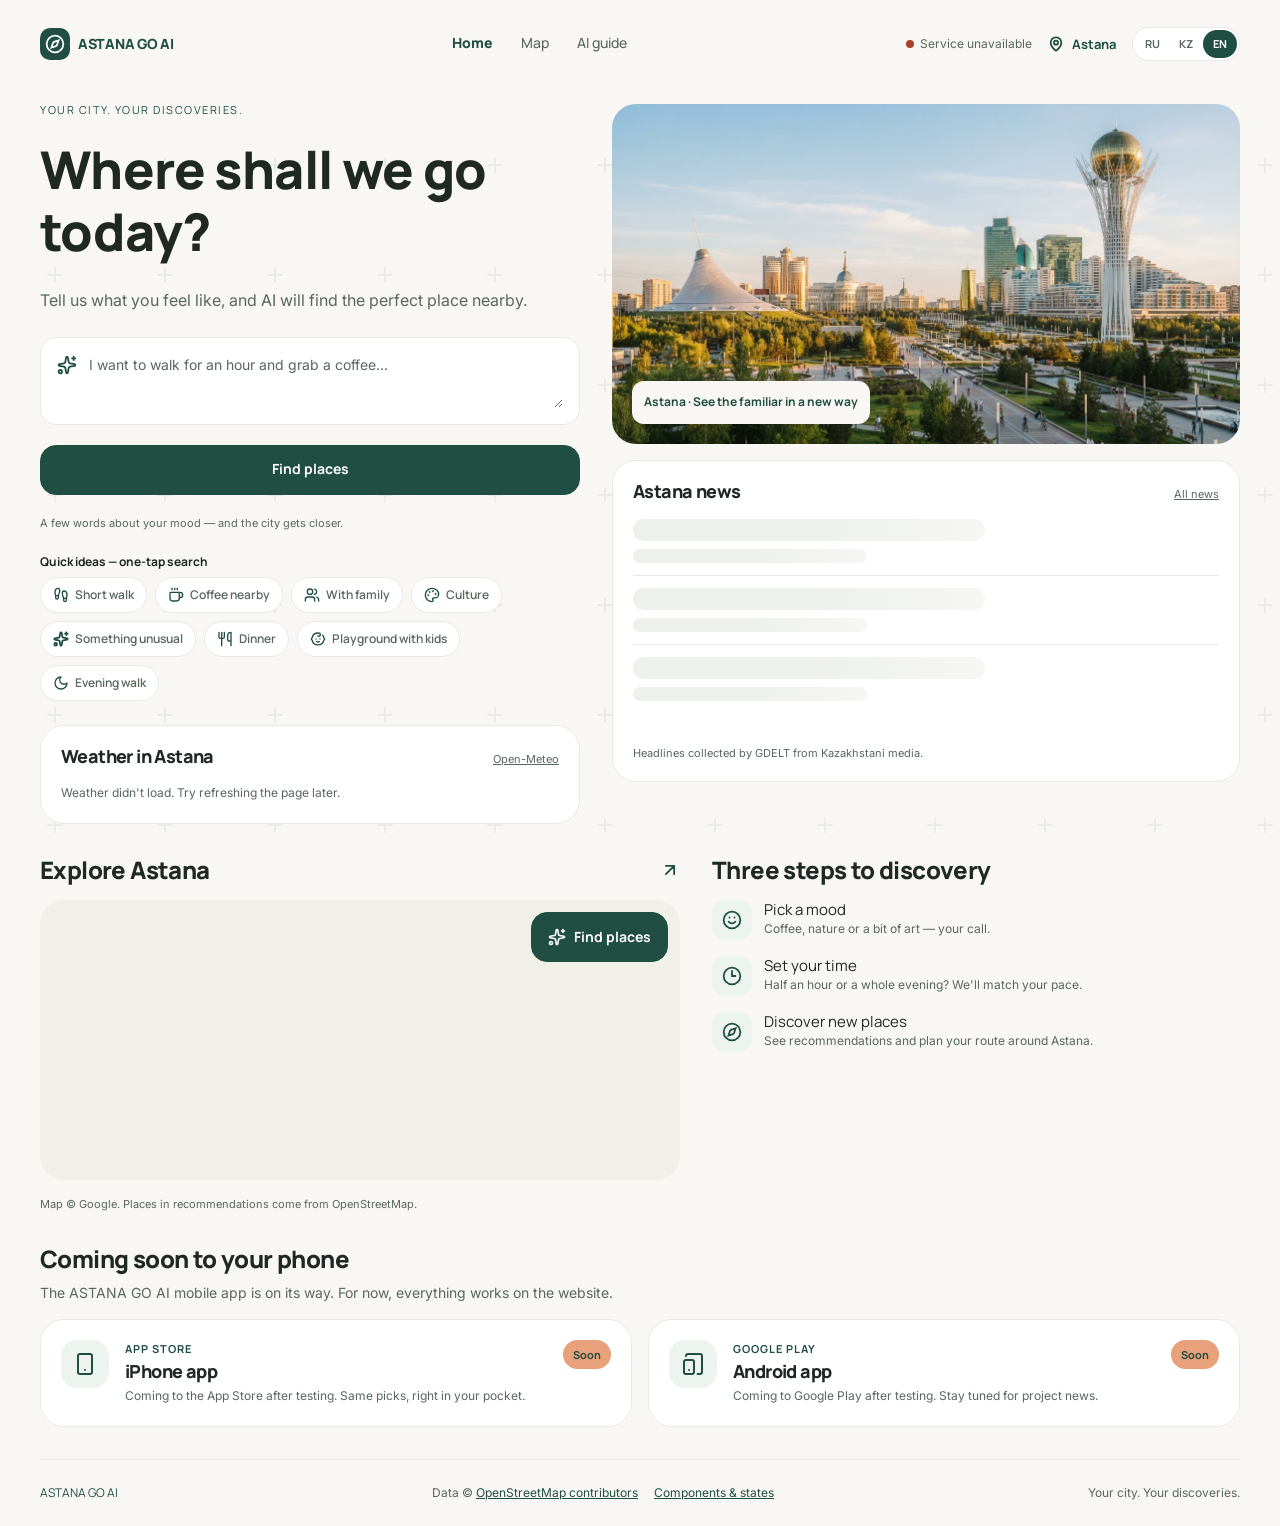
==== commit 1eabcda1: "Merge FRONT and BACK into main with integration fixes" ====
--- a/index.html
+++ b/index.html
@@ -13,17 +13,17 @@
   <link rel="stylesheet" href="css/variables.css?v=202610181816">
   <link rel="stylesheet" href="css/base.css?v=202610181816">
   <link rel="stylesheet" href="css/components.css?v=202610181816">
-  <script src="js/config.js?v=202610181816" defer></script>
-  <script src="js/i18n.js?v=202610181816" defer></script>
-  <script src="js/mock-data.js?v=202610181816" defer></script>
-  <script src="js/api.js?v=202610181816" defer></script>
-  <script src="js/render.js?v=202610181816" defer></script>
+  <script src="js/config.js?v=20261018-main" defer></script>
+  <script src="js/i18n.js?v=20261018-main" defer></script>
+  <script src="js/mock-data.js?v=20261018-main" defer></script>
+  <script src="js/api.js?v=20261018-main" defer></script>
+  <script src="js/render.js?v=20261018-main" defer></script>
   <script src="js/gmap.js?v=202610181816" defer></script>
   <script src="js/pickmap.js?v=202610181816" defer></script>
   <script src="js/placesmap.js?v=202610181816" defer></script>
   <script src="js/poi.js?v=202610181816" defer></script>
   <script src="js/widgets.js?v=202610181816" defer></script>
-  <script src="js/main.js?v=202610181818" defer></script>
+  <script src="js/main.js?v=20261018-main" defer></script>
 </head>
 <body>
   <a class="skip-link" href="#main" data-i18n="skip">Перейти к содержанию</a>
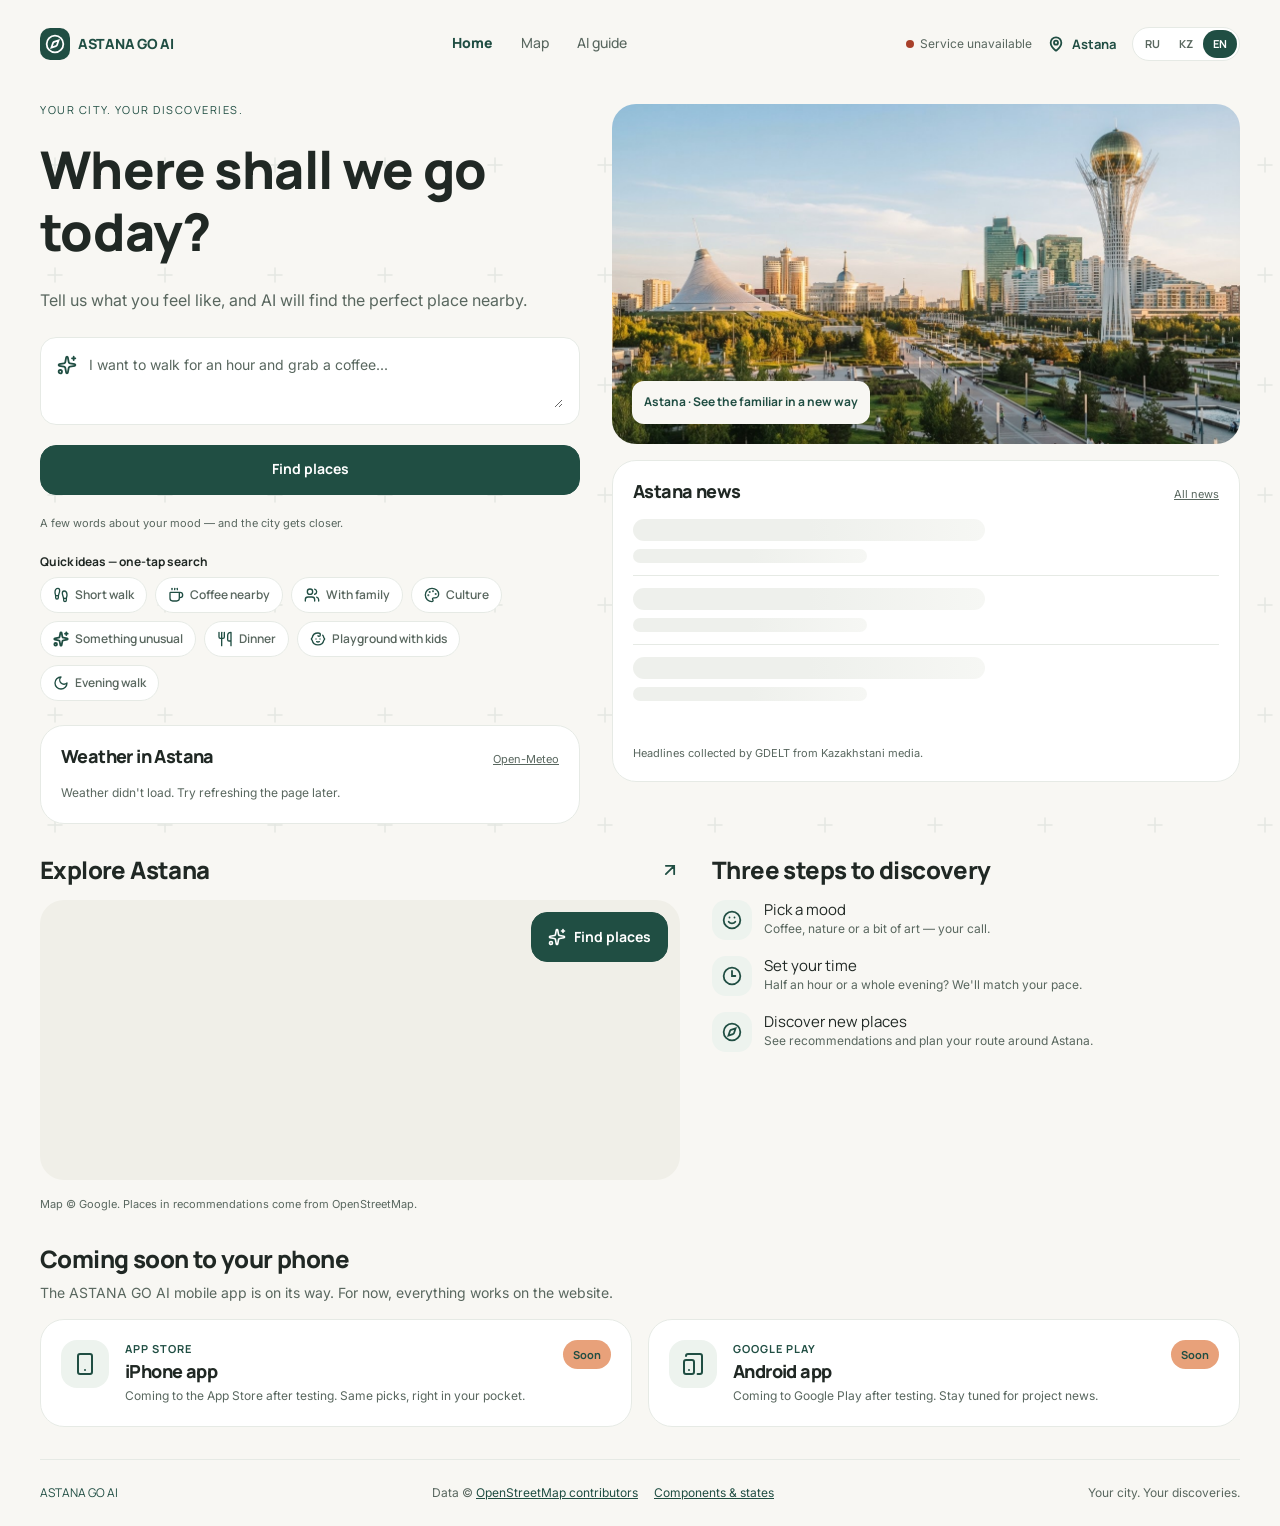
==== commit 22983551: "feat: filter POI names and add recommendation pagination" ====
--- a/index.html
+++ b/index.html
@@ -12,18 +12,18 @@
   <link rel="stylesheet" href="https://fonts.googleapis.com/css2?family=Inter:wght@400;500;600&family=Manrope:wght@400;500;600;700;800&display=swap">
   <link rel="stylesheet" href="css/variables.css?v=202610181816">
   <link rel="stylesheet" href="css/base.css?v=202610181816">
-  <link rel="stylesheet" href="css/components.css?v=202610181816">
+  <link rel="stylesheet" href="css/components.css?v=20261018-more">
   <script src="js/config.js?v=20261018-main" defer></script>
-  <script src="js/i18n.js?v=20261018-main" defer></script>
-  <script src="js/mock-data.js?v=20261018-main" defer></script>
-  <script src="js/api.js?v=20261018-main" defer></script>
-  <script src="js/render.js?v=20261018-main" defer></script>
+  <script src="js/i18n.js?v=20261018-more" defer></script>
+  <script src="js/mock-data.js?v=20261018-more" defer></script>
+  <script src="js/api.js?v=20261018-more" defer></script>
+  <script src="js/render.js?v=20261018-more" defer></script>
   <script src="js/gmap.js?v=202610181816" defer></script>
   <script src="js/pickmap.js?v=202610181816" defer></script>
   <script src="js/placesmap.js?v=202610181816" defer></script>
-  <script src="js/poi.js?v=202610181816" defer></script>
+  <script src="js/poi.js?v=20261018-more" defer></script>
   <script src="js/widgets.js?v=202610181816" defer></script>
-  <script src="js/main.js?v=20261018-main" defer></script>
+  <script src="js/main.js?v=20261018-more" defer></script>
 </head>
 <body>
   <a class="skip-link" href="#main" data-i18n="skip">Перейти к содержанию</a>
@@ -328,6 +328,10 @@
           <div id="results-live" class="visually-hidden" aria-live="polite" aria-atomic="true"></div>
           <div id="results-state"></div>
           <div class="place-list" id="place-list"></div>
+          <div class="load-more-controls" id="load-more-controls" hidden>
+            <button class="btn btn--secondary" id="load-more" type="button" aria-controls="place-list" data-i18n="load_more">Показать ещё</button>
+            <p class="t-small" id="load-more-status" hidden></p>
+          </div>
           <p class="t-caption" id="results-note" data-i18n="results_note" hidden>Расстояние указано по прямой, время — приблизительный бюджет на дорогу и посещение. Места, часы и описания — из OpenStreetMap; объяснения сформулированы ИИ или по шаблону. Уточняйте детали перед посещением. Данные © OpenStreetMap contributors.</p>
         </section>
       </div>
--- a/css/components.css
+++ b/css/components.css
@@ -1172,13 +1172,51 @@
   display: flex;
   align-items: center;
   justify-content: center;
-  min-height: 140px;
+  min-height: 178px;
+  padding: 44px 16px 34px;
   overflow: hidden;
   background: linear-gradient(135deg, #e3eee2 0%, #cfe0cf 100%);
 }
 
 .place-visual__icon {
-  opacity: 0.85;
+  width: 72px;
+  height: 72px;
+  padding: 14px;
+  box-sizing: content-box;
+  border-radius: 24px;
+  background: rgb(255 255 255 / 50%);
+  opacity: 0.9;
+}
+
+.place-visual__caption {
+  position: absolute;
+  bottom: 12px;
+  left: 12px;
+  right: 44px;
+  color: var(--color-muted);
+  font-size: 10px;
+  line-height: 1.3;
+}
+
+.load-more-controls {
+  display: flex;
+  flex-direction: column;
+  align-items: center;
+  gap: var(--space-12);
+  text-align: center;
+}
+
+.load-more-controls .btn {
+  min-width: 200px;
+}
+
+.place-mini .place-visual__icon {
+  padding: 0;
+  background: transparent;
+}
+
+.place-mini .place-visual__caption {
+  display: none;
 }
 
 .place-visual__num {
@@ -1571,6 +1609,7 @@
   flex: none;
   width: 56px;
   height: 56px;
+  padding: 0;
   min-height: 0;
   border-radius: var(--radius-12);
 }
@@ -1608,6 +1647,10 @@
   position: relative;
   height: 200px;
   border-radius: var(--radius-24);
+}
+
+.place-hero .place-visual__caption {
+  display: none;
 }
 
 .place-hero .place-visual__icon {
